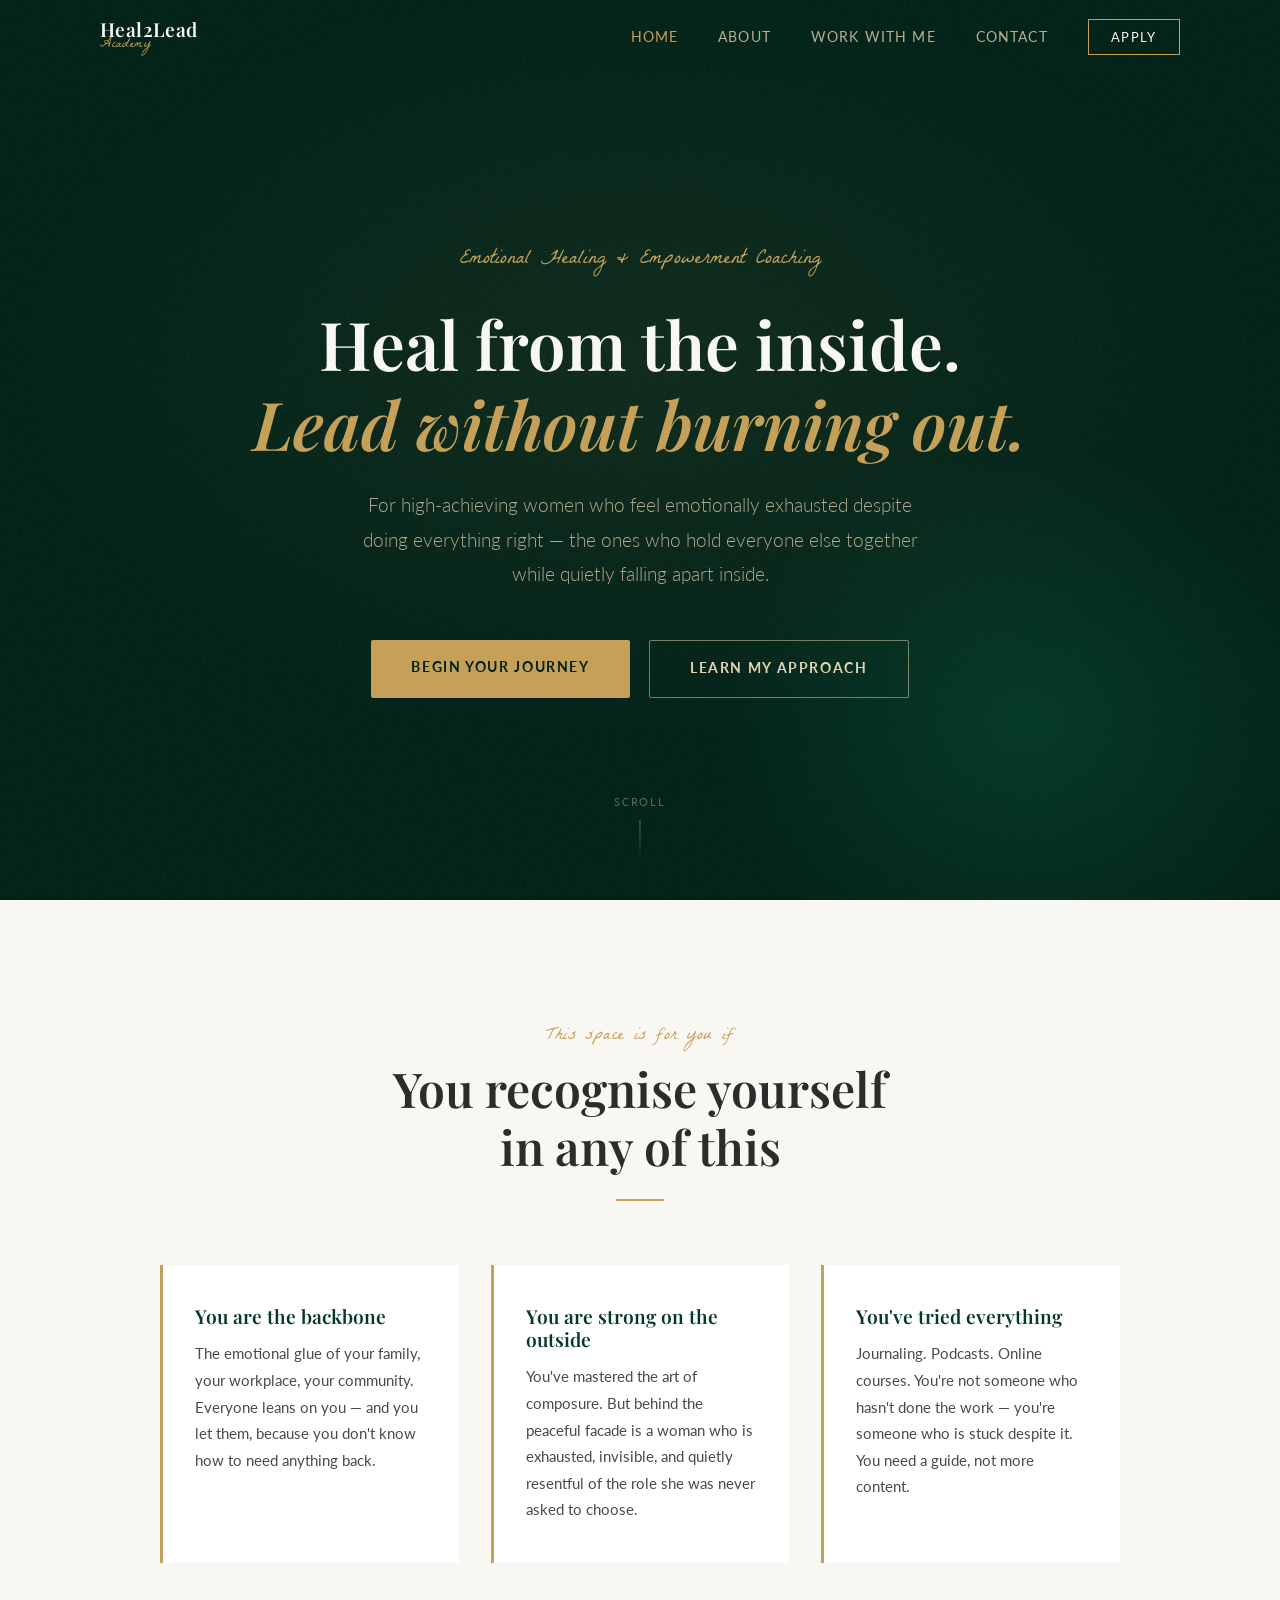
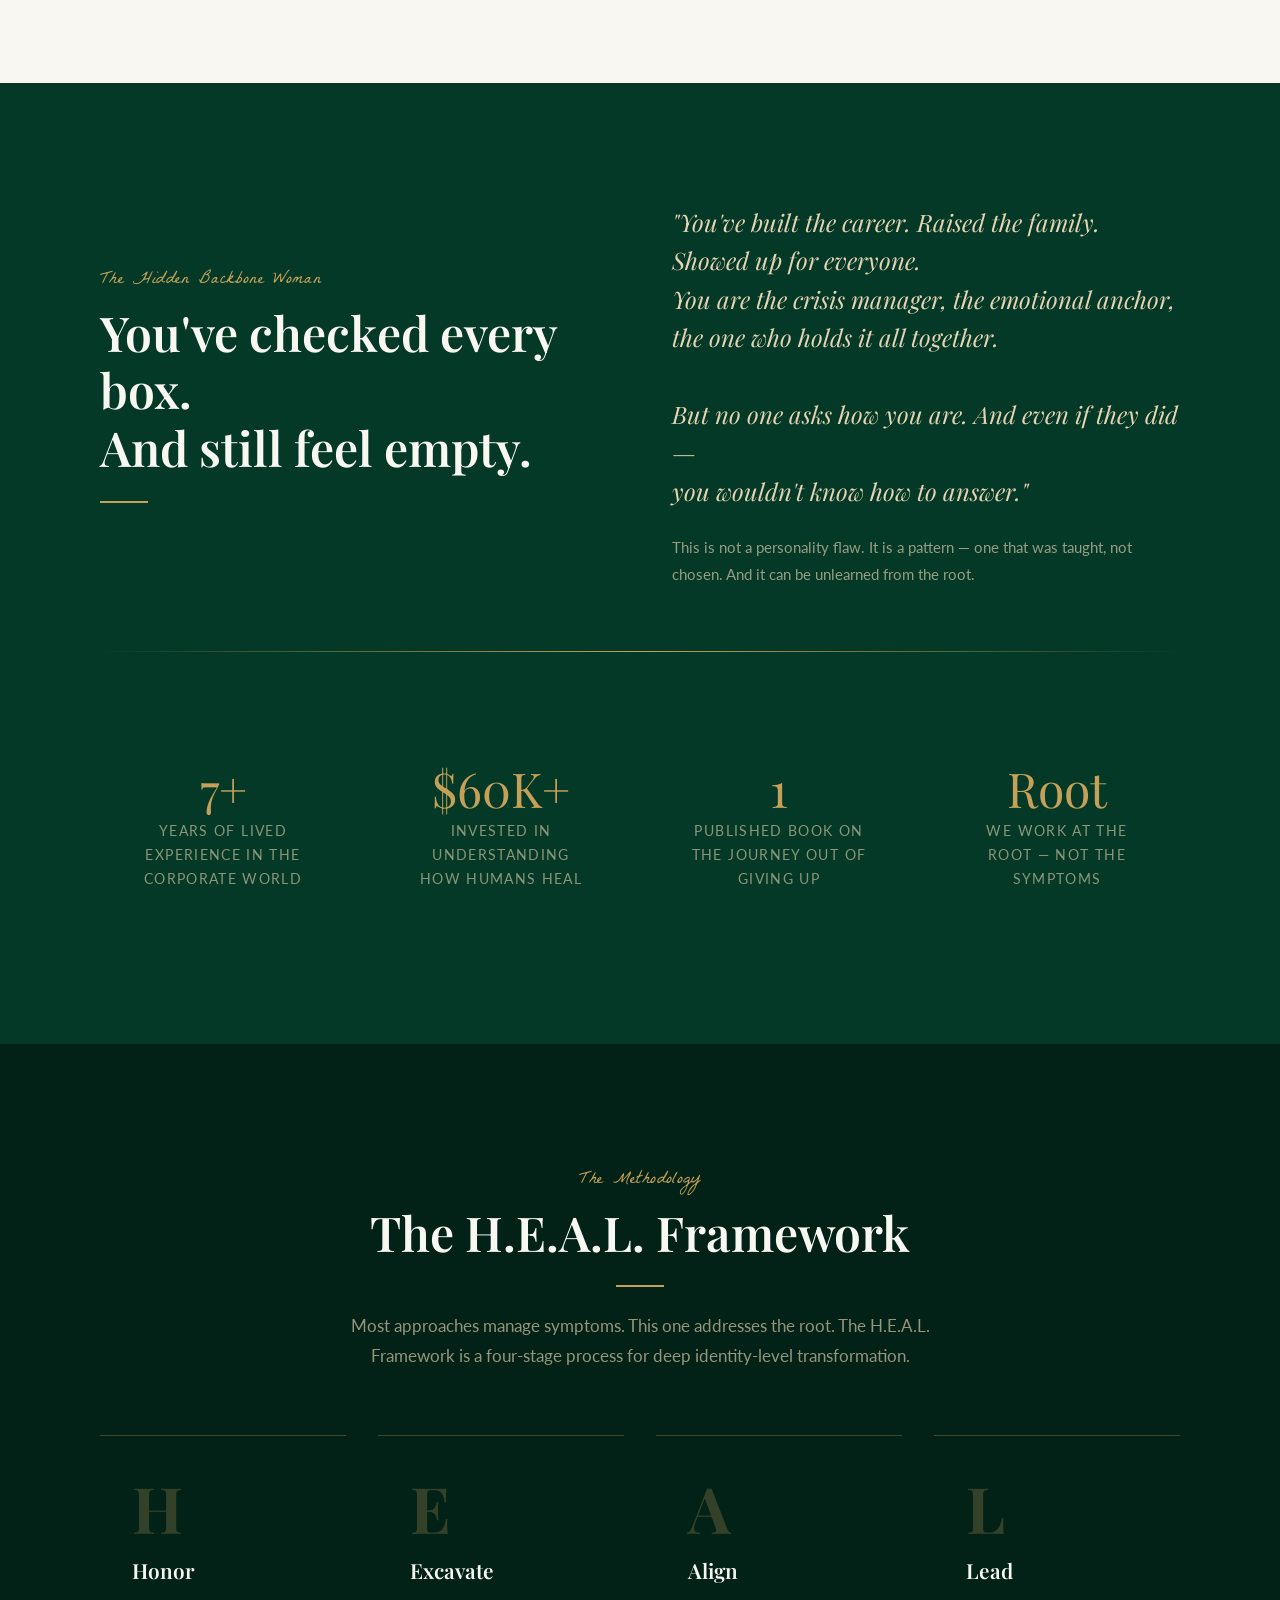
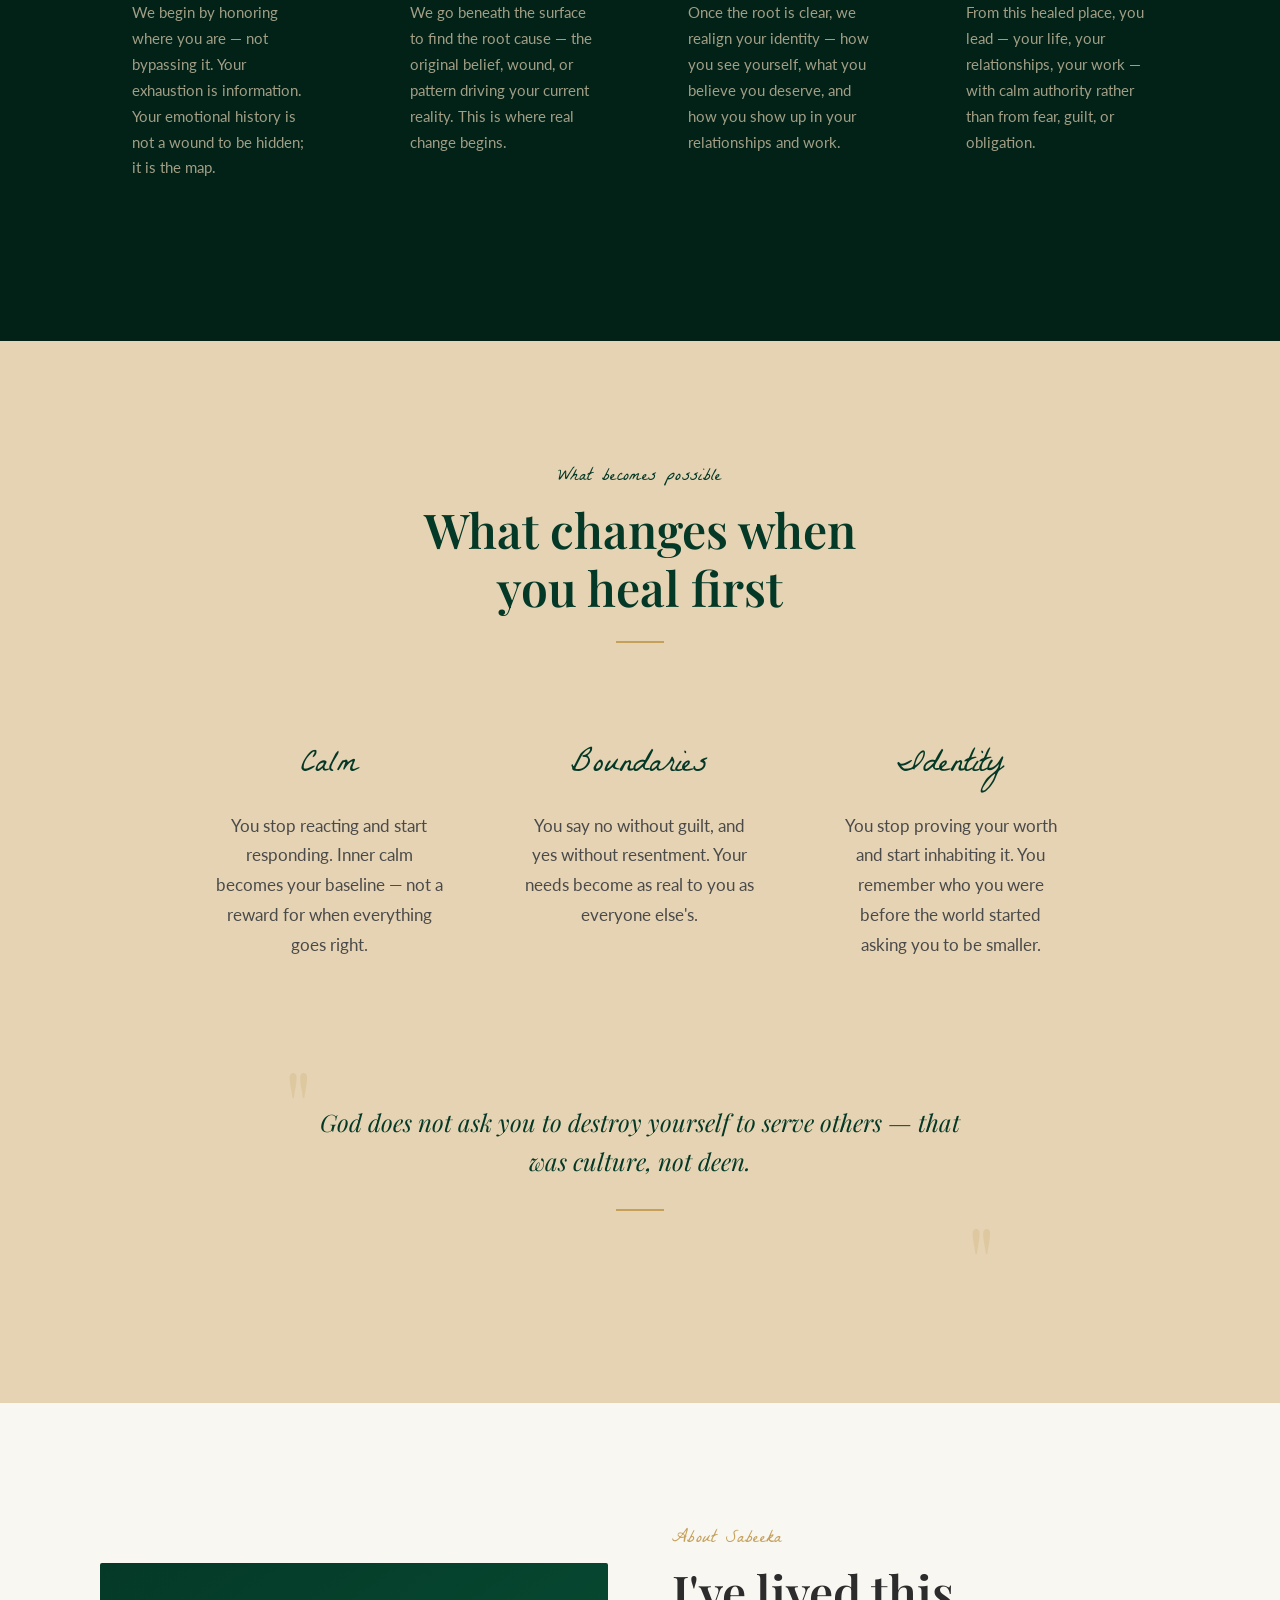
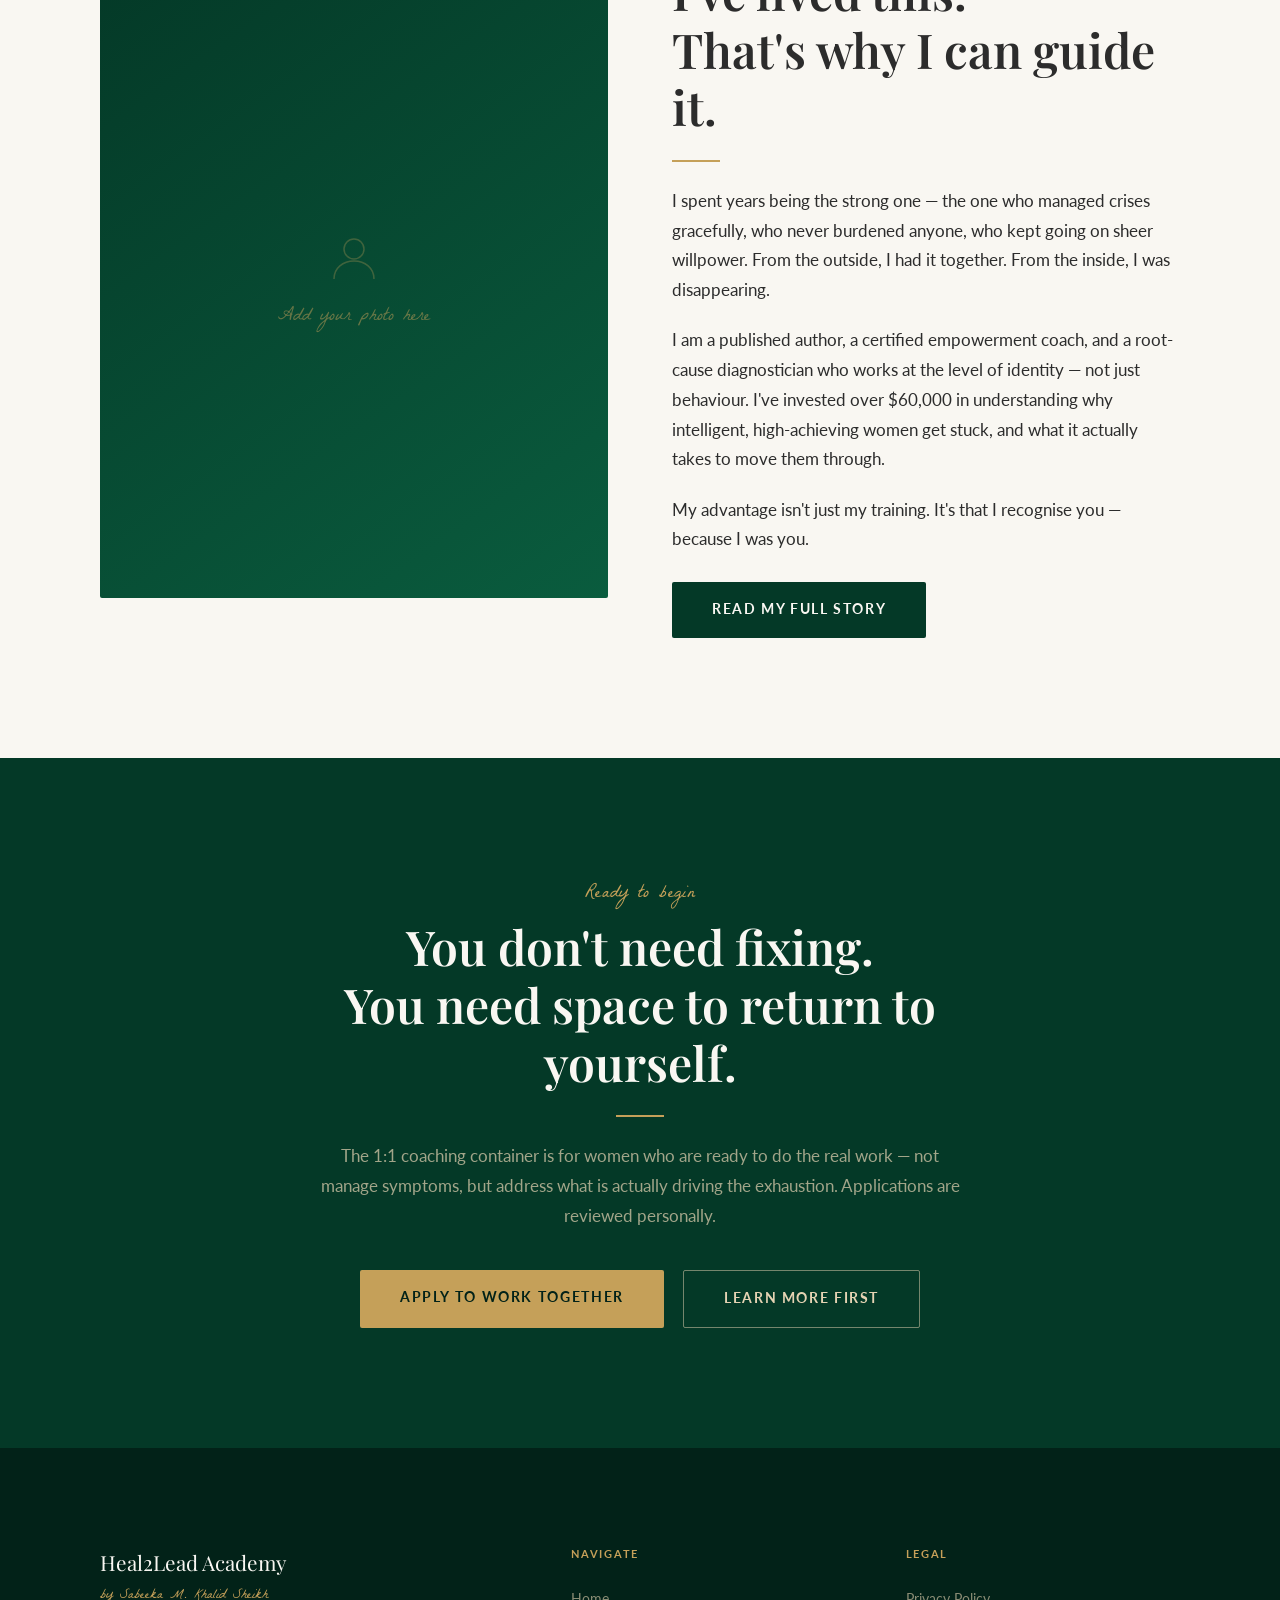
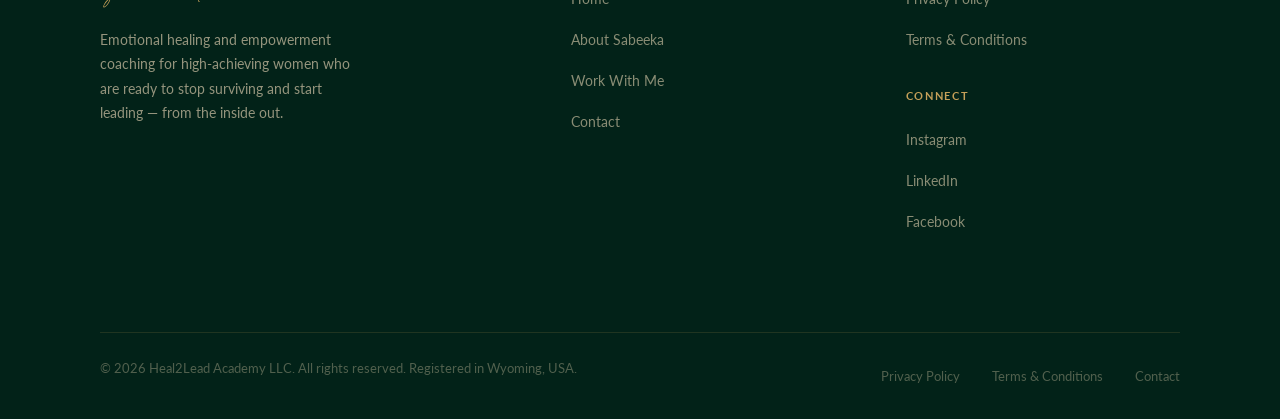
==== index.html @ 6beb3a50 "Initial commit - Heal2Lead Academy website" ====
<!DOCTYPE html>
<html lang="en">
<head>
  <meta charset="UTF-8">
  <meta name="viewport" content="width=device-width, initial-scale=1.0">
  <meta name="description" content="Emotional Healing & Empowerment Coaching for high-achieving women who feel exhausted despite doing everything right. Rooted in the H.E.A.L. Framework.">
  <meta name="author" content="Sabeeka M. Khalid Sheikh">
  <meta property="og:title" content="Heal2Lead Academy — Emotional Healing for High-Achieving Women">
  <meta property="og:description" content="Heal from the inside. Lead without burning out. Coaching for the woman who holds everyone else together — and has forgotten herself.">
  <meta property="og:type" content="website">
  <meta property="og:url" content="https://heal2lead.academy">
  <title>Heal2Lead Academy — Emotional Healing & Leadership for High-Achieving Women</title>
  <link rel="stylesheet" href="styles.css">
</head>
<body>

<!-- ══════════════════ NAV ══════════════════ -->
<nav class="nav" id="navbar">
  <div class="container">
    <div class="nav__inner">
      <a href="index.html" class="nav__logo">
        <span class="nav__logo-main">Heal2Lead</span>
        <span class="nav__logo-sub">Academy</span>
      </a>
      <ul class="nav__links" id="navLinks">
        <li><a href="index.html" class="active">Home</a></li>
        <li><a href="about.html">About</a></li>
        <li><a href="work-with-me.html">Work With Me</a></li>
        <li><a href="contact.html">Contact</a></li>
        <li><a href="work-with-me.html#apply" class="nav__cta">Apply</a></li>
      </ul>
      <div class="nav__mobile-toggle" id="mobileToggle" aria-label="Toggle menu">
        <span></span><span></span><span></span>
      </div>
    </div>
  </div>
</nav>

<!-- ══════════════════ HERO ══════════════════ -->
<section class="hero">
  <div class="container">
    <div class="hero__content">
      <span class="hero__eyebrow">Emotional Healing &amp; Empowerment Coaching</span>
      <h1>Heal from the inside.<br><em>Lead without burning out.</em></h1>
      <p class="hero__sub">
        For high-achieving women who feel emotionally exhausted despite doing everything right —
        the ones who hold everyone else together while quietly falling apart inside.
      </p>
      <div class="hero__actions">
        <a href="work-with-me.html#apply" class="btn btn--gold">Begin Your Journey</a>
        <a href="about.html" class="btn btn--outline-cream">Learn My Approach</a>
      </div>
    </div>
  </div>
  <div class="hero__scroll">
    <span>Scroll</span>
    <div class="hero__scroll-line"></div>
  </div>
</section>

<!-- ══════════════════ IS THIS YOU ══════════════════ -->
<section class="section bg-ivory">
  <div class="container">
    <div class="text-center" style="max-width: 640px; margin: 0 auto 4rem;">
      <span class="eyebrow reveal">This space is for you if</span>
      <h2 class="reveal reveal-delay-1">You recognise yourself<br>in any of this</h2>
      <div class="divider divider--center reveal reveal-delay-2"></div>
    </div>

    <div class="grid-3" style="max-width: 960px; margin: 0 auto;">
      <div class="transform-card reveal">
        <h3>You are the backbone</h3>
        <p>The emotional glue of your family, your workplace, your community. Everyone leans on you — and you let them, because you don't know how to need anything back.</p>
      </div>
      <div class="transform-card reveal reveal-delay-1">
        <h3>You are strong on the outside</h3>
        <p>You've mastered the art of composure. But behind the peaceful facade is a woman who is exhausted, invisible, and quietly resentful of the role she was never asked to choose.</p>
      </div>
      <div class="transform-card reveal reveal-delay-2">
        <h3>You've tried everything</h3>
        <p>Journaling. Podcasts. Online courses. You're not someone who hasn't done the work — you're someone who is stuck despite it. You need a guide, not more content.</p>
      </div>
    </div>
  </div>
</section>

<!-- ══════════════════ THE MIRROR ══════════════════ -->
<section class="section bg-green">
  <div class="container">
    <div class="grid-2">
      <div class="reveal">
        <span class="eyebrow text-gold">The Hidden Backbone Woman</span>
        <h2 style="color: var(--ivory); margin-bottom: 1.5rem;">You've checked every box.<br>And still feel empty.</h2>
        <div class="divider"></div>
      </div>
      <div class="reveal reveal-delay-2">
        <p class="italic-quote text-cream" style="margin-bottom: 1.5rem;">
          "You've built the career. Raised the family. Showed up for everyone.<br>
          You are the crisis manager, the emotional anchor, the one who holds it all together.<br><br>
          But no one asks how <em>you</em> are. And even if they did —<br>
          you wouldn't know how to answer."
        </p>
        <p style="color: rgba(229,211,179,0.65); font-size: 0.95rem; margin-bottom: 0;">
          This is not a personality flaw. It is a pattern — one that was taught, not chosen.
          And it can be unlearned from the root.
        </p>
      </div>
    </div>
    <div class="gold-line" style="margin-top: 4rem;"></div>
    <div class="grid-4" style="margin-top: 0; padding-top: 3rem;">
      <div class="stat-block reveal">
        <div class="stat-block__number">7+</div>
        <div class="stat-block__label">Years of lived experience in the corporate world</div>
      </div>
      <div class="stat-block reveal reveal-delay-1">
        <div class="stat-block__number">$60K+</div>
        <div class="stat-block__label">Invested in understanding how humans heal</div>
      </div>
      <div class="stat-block reveal reveal-delay-2">
        <div class="stat-block__number">1</div>
        <div class="stat-block__label">Published book on the journey out of giving up</div>
      </div>
      <div class="stat-block reveal reveal-delay-3">
        <div class="stat-block__number">Root</div>
        <div class="stat-block__label">We work at the root — not the symptoms</div>
      </div>
    </div>
  </div>
</section>

<!-- ══════════════════ HEAL FRAMEWORK ══════════════════ -->
<section class="section bg-green-deep">
  <div class="container">
    <div class="text-center" style="max-width: 640px; margin: 0 auto 4rem;">
      <span class="eyebrow reveal">The Methodology</span>
      <h2 style="color: var(--ivory);" class="reveal reveal-delay-1">The H.E.A.L. Framework</h2>
      <div class="divider divider--center reveal reveal-delay-2"></div>
      <p class="reveal reveal-delay-3" style="color: rgba(229,211,179,0.65);">
        Most approaches manage symptoms. This one addresses the root.
        The H.E.A.L. Framework is a four-stage process for deep identity-level transformation.
      </p>
    </div>
    <div class="grid-4">
      <div class="pillar reveal">
        <div class="pillar__letter">H</div>
        <div class="pillar__title">Honor</div>
        <p class="pillar__text">We begin by honoring where you are — not bypassing it. Your exhaustion is information. Your emotional history is not a wound to be hidden; it is the map.</p>
      </div>
      <div class="pillar reveal reveal-delay-1">
        <div class="pillar__letter">E</div>
        <div class="pillar__title">Excavate</div>
        <p class="pillar__text">We go beneath the surface to find the root cause — the original belief, wound, or pattern driving your current reality. This is where real change begins.</p>
      </div>
      <div class="pillar reveal reveal-delay-2">
        <div class="pillar__letter">A</div>
        <div class="pillar__title">Align</div>
        <p class="pillar__text">Once the root is clear, we realign your identity — how you see yourself, what you believe you deserve, and how you show up in your relationships and work.</p>
      </div>
      <div class="pillar reveal reveal-delay-3">
        <div class="pillar__letter">L</div>
        <div class="pillar__title">Lead</div>
        <p class="pillar__text">From this healed place, you lead — your life, your relationships, your work — with calm authority rather than from fear, guilt, or obligation.</p>
      </div>
    </div>
  </div>
</section>

<!-- ══════════════════ TRANSFORMATION ══════════════════ -->
<section class="section bg-cream">
  <div class="container">
    <div class="text-center" style="max-width: 640px; margin: 0 auto 4rem;">
      <span class="eyebrow reveal" style="color: var(--green);">What becomes possible</span>
      <h2 class="reveal reveal-delay-1" style="color: var(--green);">What changes when<br>you heal first</h2>
      <div class="divider divider--center reveal reveal-delay-2"></div>
    </div>
    <div class="grid-3" style="max-width: 900px; margin: 0 auto;">
      <div class="reveal" style="text-align: center; padding: 2rem 1.5rem;">
        <div style="font-family: var(--font-accent); font-size: 2rem; color: var(--green); margin-bottom: 1rem;">Calm</div>
        <p style="color: var(--charcoal-mid);">You stop reacting and start responding. Inner calm becomes your baseline — not a reward for when everything goes right.</p>
      </div>
      <div class="reveal reveal-delay-1" style="text-align: center; padding: 2rem 1.5rem;">
        <div style="font-family: var(--font-accent); font-size: 2rem; color: var(--green); margin-bottom: 1rem;">Boundaries</div>
        <p style="color: var(--charcoal-mid);">You say no without guilt, and yes without resentment. Your needs become as real to you as everyone else's.</p>
      </div>
      <div class="reveal reveal-delay-2" style="text-align: center; padding: 2rem 1.5rem;">
        <div style="font-family: var(--font-accent); font-size: 2rem; color: var(--green); margin-bottom: 1rem;">Identity</div>
        <p style="color: var(--charcoal-mid);">You stop proving your worth and start inhabiting it. You remember who you were before the world started asking you to be smaller.</p>
      </div>
    </div>

    <div class="quote-block reveal" style="margin-top: 4rem;">
      <p class="italic-quote" style="color: var(--green);">
        God does not ask you to destroy yourself to serve others —
        that was culture, not deen.
      </p>
      <div class="divider divider--center" style="margin-top: 1.5rem;"></div>
    </div>
  </div>
</section>

<!-- ══════════════════ ABOUT TEASER ══════════════════ -->
<section class="section bg-ivory">
  <div class="container">
    <div class="grid-2">
      <div class="about-photo reveal">
        <div class="about-photo-placeholder">
          <svg width="60" height="60" viewBox="0 0 60 60" fill="none" style="opacity:0.3;">
            <circle cx="30" cy="22" r="10" stroke="#c5a059" stroke-width="1.5"/>
            <path d="M10 52c0-11 9-18 20-18s20 7 20 18" stroke="#c5a059" stroke-width="1.5" fill="none"/>
          </svg>
          <span>Add your photo here</span>
        </div>
      </div>
      <div class="reveal reveal-delay-2">
        <span class="eyebrow">About Sabeeka</span>
        <h2 style="margin-bottom: 1.5rem;">I've lived this.<br>That's why I can guide it.</h2>
        <div class="divider"></div>
        <p style="margin-top: 1.5rem;">
          I spent years being the strong one — the one who managed crises gracefully, who never
          burdened anyone, who kept going on sheer willpower. From the outside, I had it together.
          From the inside, I was disappearing.
        </p>
        <p>
          I am a published author, a certified empowerment coach, and a root-cause diagnostician
          who works at the level of identity — not just behaviour. I've invested over $60,000 in
          understanding why intelligent, high-achieving women get stuck, and what it actually takes
          to move them through.
        </p>
        <p>
          My advantage isn't just my training. It's that I recognise you — because I was you.
        </p>
        <a href="about.html" class="btn btn--green" style="margin-top: 0.5rem;">Read My Full Story</a>
      </div>
    </div>
  </div>
</section>

<!-- ══════════════════ FINAL CTA ══════════════════ -->
<section class="section bg-green" id="apply" style="text-align: center;">
  <div class="container">
    <div style="max-width: 640px; margin: 0 auto;">
      <span class="eyebrow reveal">Ready to begin</span>
      <h2 style="color: var(--ivory); margin-bottom: 1.5rem;" class="reveal reveal-delay-1">
        You don't need fixing.<br>You need space to return to yourself.
      </h2>
      <div class="divider divider--center reveal reveal-delay-2"></div>
      <p class="reveal reveal-delay-3" style="color: rgba(229,211,179,0.7); margin: 1.5rem 0 2.5rem;">
        The 1:1 coaching container is for women who are ready to do the real work — not manage
        symptoms, but address what is actually driving the exhaustion. Applications are reviewed personally.
      </p>
      <div class="reveal reveal-delay-4" style="display: flex; gap: 1.2rem; justify-content: center; flex-wrap: wrap;">
        <a href="work-with-me.html#apply" class="btn btn--gold">Apply to Work Together</a>
        <a href="work-with-me.html" class="btn btn--outline-cream">Learn More First</a>
      </div>
    </div>
  </div>
</section>

<!-- ══════════════════ FOOTER ══════════════════ -->
<footer>
  <div class="container">
    <div class="footer__grid">
      <div>
        <span class="footer__brand-name">Heal2Lead Academy</span>
        <span class="footer__brand-sub">by Sabeeka M. Khalid Sheikh</span>
        <p class="footer__tagline">
          Emotional healing and empowerment coaching for high-achieving women who are ready
          to stop surviving and start leading — from the inside out.
        </p>
      </div>
      <div>
        <div class="footer__heading">Navigate</div>
        <ul class="footer__links">
          <li><a href="index.html">Home</a></li>
          <li><a href="about.html">About Sabeeka</a></li>
          <li><a href="work-with-me.html">Work With Me</a></li>
          <li><a href="contact.html">Contact</a></li>
        </ul>
      </div>
      <div>
        <div class="footer__heading">Legal</div>
        <ul class="footer__links">
          <li><a href="privacy-policy.html">Privacy Policy</a></li>
          <li><a href="terms.html">Terms &amp; Conditions</a></li>
        </ul>
        <div class="footer__heading" style="margin-top: 2rem;">Connect</div>
        <ul class="footer__links">
          <li><a href="https://www.instagram.com/sabeekasheikh" target="_blank" rel="noopener">Instagram</a></li>
          <li><a href="https://www.linkedin.com/in/sabeekasheikh" target="_blank" rel="noopener">LinkedIn</a></li>
          <li><a href="https://www.facebook.com/sabeekasheikh" target="_blank" rel="noopener">Facebook</a></li>
        </ul>
      </div>
    </div>
    <div class="footer__bottom">
      <p class="footer__legal">© 2026 Heal2Lead Academy LLC. All rights reserved. Registered in Wyoming, USA.</p>
      <div class="footer__legal-links">
        <a href="privacy-policy.html">Privacy Policy</a>
        <a href="terms.html">Terms &amp; Conditions</a>
        <a href="contact.html">Contact</a>
      </div>
    </div>
  </div>
</footer>

<script>
  // Scroll nav
  const navbar = document.getElementById('navbar');
  window.addEventListener('scroll', () => {
    navbar.classList.toggle('scrolled', window.scrollY > 60);
  });

  // Mobile menu
  const toggle = document.getElementById('mobileToggle');
  const navLinks = document.getElementById('navLinks');
  toggle.addEventListener('click', () => navLinks.classList.toggle('open'));

  // Scroll reveal
  const reveals = document.querySelectorAll('.reveal');
  const observer = new IntersectionObserver((entries) => {
    entries.forEach(e => { if (e.isIntersecting) e.target.classList.add('visible'); });
  }, { threshold: 0.15 });
  reveals.forEach(r => observer.observe(r));
</script>
</body>
</html>
---- styles.css ----
@import url('https://fonts.googleapis.com/css2?family=Playfair+Display:ital,wght@0,400;0,500;0,600;0,700;1,400;1,500&family=Lato:wght@300;400;700&family=La+Belle+Aurore&display=swap');

/* ═══════════════════════════════════════════
   DESIGN TOKENS
═══════════════════════════════════════════ */
:root {
  --green:        #043927;
  --green-deep:   #022218;
  --green-mid:    #0a5c3e;
  --gold:         #c5a059;
  --gold-light:   #d4b87a;
  --cream:        #e5d3b3;
  --rose:         #a87b7b;
  --ivory:        #f9f7f2;
  --charcoal:     #2c2c2c;
  --charcoal-mid: #4a4a4a;
  --charcoal-light:#7a7a7a;
  --white:        #ffffff;

  --font-display: 'Playfair Display', Georgia, serif;
  --font-body:    'Lato', sans-serif;
  --font-accent:  'La Belle Aurore', cursive;

  --max-w:  1200px;
  --pad-xl: clamp(80px, 10vw, 120px);
  --pad-lg: clamp(60px, 8vw, 96px);
  --pad-md: clamp(40px, 5vw, 64px);
  --pad-sm: clamp(20px, 3vw, 32px);

  --radius: 2px;
  --transition: all 0.35s cubic-bezier(0.4, 0, 0.2, 1);
}

/* ═══════════════════════════════════════════
   RESET & BASE
═══════════════════════════════════════════ */
*, *::before, *::after { margin: 0; padding: 0; box-sizing: border-box; }

html { scroll-behavior: smooth; }

body {
  font-family: var(--font-body);
  font-size: 17px;
  line-height: 1.75;
  color: var(--charcoal);
  background: var(--ivory);
  -webkit-font-smoothing: antialiased;
  overflow-x: hidden;
}

img { display: block; max-width: 100%; }
a { text-decoration: none; color: inherit; }

/* ═══════════════════════════════════════════
   TYPOGRAPHY
═══════════════════════════════════════════ */
.eyebrow {
  font-family: var(--font-accent);
  font-size: 1.15rem;
  color: var(--gold);
  letter-spacing: 0.02em;
  display: block;
  margin-bottom: 0.5rem;
}

h1, h2, h3, h4 {
  font-family: var(--font-display);
  line-height: 1.2;
  font-weight: 600;
}

h1 { font-size: clamp(2.4rem, 5.5vw, 4.2rem); }
h2 { font-size: clamp(1.9rem, 3.8vw, 3rem); }
h3 { font-size: clamp(1.3rem, 2.5vw, 1.75rem); }
h4 { font-size: 1.1rem; font-weight: 700; letter-spacing: 0.08em; text-transform: uppercase; }

p { margin-bottom: 1.2em; }
p:last-child { margin-bottom: 0; }

.lead {
  font-size: clamp(1.05rem, 1.8vw, 1.25rem);
  font-weight: 300;
  line-height: 1.85;
  color: var(--charcoal-mid);
}

.italic-quote {
  font-family: var(--font-display);
  font-style: italic;
  font-size: clamp(1.15rem, 2.2vw, 1.5rem);
  line-height: 1.6;
  color: var(--charcoal);
}

/* ═══════════════════════════════════════════
   LAYOUT UTILITIES
═══════════════════════════════════════════ */
.container {
  max-width: var(--max-w);
  margin: 0 auto;
  padding: 0 clamp(20px, 5vw, 60px);
}

.section { padding: var(--pad-xl) 0; }
.section--md { padding: var(--pad-lg) 0; }
.section--sm { padding: var(--pad-md) 0; }

.text-center { text-align: center; }
.text-gold { color: var(--gold); }
.text-green { color: var(--green); }
.text-cream { color: var(--cream); }

.divider {
  width: 48px;
  height: 2px;
  background: var(--gold);
  margin: 1.5rem 0;
}
.divider--center { margin: 1.5rem auto; }

.grid-2 { display: grid; grid-template-columns: 1fr 1fr; gap: clamp(40px, 5vw, 80px); align-items: center; }
.grid-3 { display: grid; grid-template-columns: repeat(3, 1fr); gap: 2rem; }
.grid-4 { display: grid; grid-template-columns: repeat(4, 1fr); gap: 2rem; }

/* ═══════════════════════════════════════════
   NAVIGATION
═══════════════════════════════════════════ */
.nav {
  position: fixed;
  top: 0;
  left: 0;
  right: 0;
  z-index: 100;
  padding: 1.25rem 0;
  transition: var(--transition);
}

.nav.scrolled {
  background: rgba(4, 57, 39, 0.97);
  backdrop-filter: blur(10px);
  padding: 0.9rem 0;
  box-shadow: 0 2px 30px rgba(0,0,0,0.2);
}

.nav__inner {
  display: flex;
  align-items: center;
  justify-content: space-between;
}

.nav__logo {
  display: flex;
  flex-direction: column;
  line-height: 1;
}

.nav__logo-main {
  font-family: var(--font-display);
  font-size: 1.2rem;
  font-weight: 600;
  color: var(--ivory);
  letter-spacing: 0.02em;
}

.nav__logo-sub {
  font-family: var(--font-accent);
  font-size: 0.8rem;
  color: var(--gold);
  letter-spacing: 0.05em;
}

.nav__links {
  display: flex;
  align-items: center;
  gap: 2.5rem;
  list-style: none;
}

.nav__links a {
  font-size: 0.9rem;
  font-weight: 400;
  letter-spacing: 0.08em;
  text-transform: uppercase;
  color: rgba(229, 211, 179, 0.8);
  transition: var(--transition);
}

.nav__links a:hover,
.nav__links a.active {
  color: var(--gold);
}

.nav__cta {
  font-size: 0.8rem !important;
  letter-spacing: 0.1em !important;
  color: var(--ivory) !important;
  border: 1px solid var(--gold);
  padding: 0.55rem 1.4rem;
  transition: var(--transition) !important;
}

.nav__cta:hover {
  background: var(--gold) !important;
  color: var(--green) !important;
}

.nav__mobile-toggle {
  display: none;
  flex-direction: column;
  gap: 5px;
  cursor: pointer;
  padding: 4px;
}

.nav__mobile-toggle span {
  display: block;
  width: 24px;
  height: 1.5px;
  background: var(--cream);
  transition: var(--transition);
}

/* ═══════════════════════════════════════════
   BUTTONS
═══════════════════════════════════════════ */
.btn {
  display: inline-block;
  font-family: var(--font-body);
  font-size: 0.85rem;
  font-weight: 700;
  letter-spacing: 0.12em;
  text-transform: uppercase;
  padding: 1rem 2.5rem;
  cursor: pointer;
  border: none;
  transition: var(--transition);
  border-radius: var(--radius);
}

.btn--gold {
  background: var(--gold);
  color: var(--green-deep);
}
.btn--gold:hover {
  background: var(--gold-light);
  transform: translateY(-2px);
  box-shadow: 0 8px 30px rgba(197, 160, 89, 0.35);
}

.btn--outline-gold {
  background: transparent;
  color: var(--gold);
  border: 1px solid var(--gold);
}
.btn--outline-gold:hover {
  background: var(--gold);
  color: var(--green-deep);
  transform: translateY(-2px);
}

.btn--outline-cream {
  background: transparent;
  color: var(--cream);
  border: 1px solid rgba(229, 211, 179, 0.5);
}
.btn--outline-cream:hover {
  background: rgba(229, 211, 179, 0.1);
  border-color: var(--cream);
}

.btn--green {
  background: var(--green);
  color: var(--ivory);
}
.btn--green:hover {
  background: var(--green-mid);
  transform: translateY(-2px);
  box-shadow: 0 8px 30px rgba(4, 57, 39, 0.3);
}

/* ═══════════════════════════════════════════
   HERO
═══════════════════════════════════════════ */
.hero {
  min-height: 100vh;
  background: var(--green-deep);
  display: flex;
  align-items: center;
  justify-content: center;
  text-align: center;
  position: relative;
  overflow: hidden;
  padding: 120px 0 80px;
}

.hero::before {
  content: '';
  position: absolute;
  inset: 0;
  background:
    radial-gradient(ellipse 70% 60% at 50% 40%, rgba(197, 160, 89, 0.07) 0%, transparent 70%),
    radial-gradient(ellipse 40% 50% at 80% 80%, rgba(10, 92, 62, 0.4) 0%, transparent 60%);
  pointer-events: none;
}

.hero::after {
  content: '';
  position: absolute;
  inset: 0;
  background-image: url("data:image/svg+xml,%3Csvg viewBox='0 0 256 256' xmlns='http://www.w3.org/2000/svg'%3E%3Cfilter id='noise'%3E%3CfeTurbulence type='fractalNoise' baseFrequency='0.9' numOctaves='4' stitchTiles='stitch'/%3E%3C/filter%3E%3Crect width='100%25' height='100%25' filter='url(%23noise)' opacity='1'/%3E%3C/svg%3E");
  opacity: 0.03;
  pointer-events: none;
}

.hero__content { position: relative; z-index: 1; }

.hero__eyebrow {
  font-family: var(--font-accent);
  font-size: 1.3rem;
  color: var(--gold);
  display: block;
  margin-bottom: 1.5rem;
  opacity: 0;
  animation: fadeUp 1s ease 0.3s forwards;
}

.hero h1 {
  color: var(--ivory);
  max-width: 800px;
  margin: 0 auto 1.5rem;
  opacity: 0;
  animation: fadeUp 1s ease 0.5s forwards;
}

.hero h1 em {
  font-style: italic;
  color: var(--gold);
}

.hero__sub {
  font-size: clamp(1rem, 1.8vw, 1.2rem);
  color: rgba(229, 211, 179, 0.75);
  max-width: 560px;
  margin: 0 auto 3rem;
  font-weight: 300;
  line-height: 1.8;
  opacity: 0;
  animation: fadeUp 1s ease 0.7s forwards;
}

.hero__actions {
  display: flex;
  gap: 1.2rem;
  justify-content: center;
  flex-wrap: wrap;
  opacity: 0;
  animation: fadeUp 1s ease 0.9s forwards;
}

.hero__scroll {
  position: absolute;
  bottom: 2.5rem;
  left: 50%;
  transform: translateX(-50%);
  display: flex;
  flex-direction: column;
  align-items: center;
  gap: 0.5rem;
  opacity: 0;
  animation: fadeIn 1s ease 1.5s forwards;
}

.hero__scroll span {
  font-size: 0.7rem;
  letter-spacing: 0.15em;
  text-transform: uppercase;
  color: rgba(229, 211, 179, 0.4);
}

.hero__scroll-line {
  width: 1px;
  height: 40px;
  background: linear-gradient(to bottom, rgba(197, 160, 89, 0.6), transparent);
  animation: scrollPulse 2s ease-in-out infinite;
}

/* Page hero (smaller, for inner pages) */
.page-hero {
  padding: 140px 0 80px;
  background: var(--green);
  text-align: center;
  position: relative;
  overflow: hidden;
}

.page-hero::before {
  content: '';
  position: absolute;
  inset: 0;
  background: radial-gradient(ellipse 60% 80% at 50% 50%, rgba(197, 160, 89, 0.06) 0%, transparent 70%);
}

.page-hero__content { position: relative; z-index: 1; }
.page-hero h1 { color: var(--ivory); margin-bottom: 1rem; }
.page-hero .lead { color: rgba(229, 211, 179, 0.75); max-width: 560px; margin: 0 auto; }

/* ═══════════════════════════════════════════
   SECTION BACKGROUNDS
═══════════════════════════════════════════ */
.bg-ivory   { background: var(--ivory); }
.bg-green   { background: var(--green); }
.bg-green-deep { background: var(--green-deep); }
.bg-cream   { background: var(--cream); }
.bg-charcoal { background: var(--charcoal); }

/* ═══════════════════════════════════════════
   FEATURE LIST (checkmarks)
═══════════════════════════════════════════ */
.feature-list {
  list-style: none;
  display: flex;
  flex-direction: column;
  gap: 1rem;
}

.feature-list li {
  display: flex;
  align-items: flex-start;
  gap: 1rem;
  font-size: 1.05rem;
  line-height: 1.65;
}

.feature-list li::before {
  content: '◆';
  color: var(--gold);
  font-size: 0.5rem;
  margin-top: 0.65rem;
  flex-shrink: 0;
}

/* ═══════════════════════════════════════════
   HEAL PILLARS
═══════════════════════════════════════════ */
.pillar {
  padding: 2.5rem 2rem;
  border-top: 1px solid rgba(197, 160, 89, 0.3);
  position: relative;
}

.pillar__letter {
  font-family: var(--font-display);
  font-size: 4rem;
  font-weight: 700;
  color: rgba(197, 160, 89, 0.25);
  line-height: 1;
  margin-bottom: 0.75rem;
}

.pillar__title {
  font-family: var(--font-display);
  font-size: 1.3rem;
  font-weight: 600;
  color: var(--ivory);
  margin-bottom: 0.75rem;
}

.pillar__text {
  font-size: 0.95rem;
  color: rgba(229, 211, 179, 0.7);
  line-height: 1.7;
  margin-bottom: 0;
}

/* ═══════════════════════════════════════════
   TRANSFORMATION CARDS
═══════════════════════════════════════════ */
.transform-card {
  padding: 2.5rem 2rem;
  background: var(--white);
  border-left: 3px solid var(--gold);
  transition: var(--transition);
}

.transform-card:hover {
  transform: translateY(-4px);
  box-shadow: 0 12px 40px rgba(4, 57, 39, 0.1);
}

.transform-card h3 {
  color: var(--green);
  margin-bottom: 0.75rem;
  font-size: 1.2rem;
}

.transform-card p {
  font-size: 0.95rem;
  color: var(--charcoal-mid);
  margin-bottom: 0;
}

/* ═══════════════════════════════════════════
   QUOTE BLOCK
═══════════════════════════════════════════ */
.quote-block {
  position: relative;
  padding: 3rem 3.5rem;
  max-width: 760px;
  margin: 0 auto;
  text-align: center;
}

.quote-block::before,
.quote-block::after {
  content: '"';
  font-family: var(--font-display);
  font-size: 6rem;
  color: var(--gold);
  opacity: 0.2;
  position: absolute;
  line-height: 1;
}

.quote-block::before { top: 0; left: 1.5rem; }
.quote-block::after { content: '"'; bottom: -1.5rem; right: 1.5rem; }

/* ═══════════════════════════════════════════
   ABOUT TEASER
═══════════════════════════════════════════ */
.about-photo {
  width: 100%;
  aspect-ratio: 4/5;
  background: var(--green-mid);
  position: relative;
  overflow: hidden;
  border-radius: var(--radius);
}

.about-photo-placeholder {
  width: 100%;
  height: 100%;
  display: flex;
  align-items: center;
  justify-content: center;
  background: linear-gradient(145deg, var(--green) 0%, var(--green-mid) 100%);
  flex-direction: column;
  gap: 1rem;
  color: rgba(229, 211, 179, 0.4);
}

.about-photo-placeholder span {
  font-family: var(--font-accent);
  font-size: 1.1rem;
  color: rgba(197, 160, 89, 0.5);
}

/* ═══════════════════════════════════════════
   FORM STYLES
═══════════════════════════════════════════ */
.form-group {
  margin-bottom: 1.5rem;
}

.form-group label {
  display: block;
  font-size: 0.8rem;
  font-weight: 700;
  letter-spacing: 0.1em;
  text-transform: uppercase;
  color: var(--charcoal-mid);
  margin-bottom: 0.5rem;
}

.form-group input,
.form-group textarea,
.form-group select {
  width: 100%;
  padding: 0.9rem 1.2rem;
  background: var(--white);
  border: 1px solid var(--cream);
  border-radius: var(--radius);
  font-family: var(--font-body);
  font-size: 0.95rem;
  color: var(--charcoal);
  transition: var(--transition);
  outline: none;
}

.form-group input:focus,
.form-group textarea:focus,
.form-group select:focus {
  border-color: var(--gold);
  box-shadow: 0 0 0 3px rgba(197, 160, 89, 0.1);
}

.form-group textarea { resize: vertical; min-height: 140px; }

/* ═══════════════════════════════════════════
   FOOTER
═══════════════════════════════════════════ */
footer {
  background: var(--green-deep);
  color: rgba(229, 211, 179, 0.65);
  padding: var(--pad-lg) 0 0;
}

.footer__grid {
  display: grid;
  grid-template-columns: 1.5fr 1fr 1fr;
  gap: clamp(30px, 5vw, 60px);
  padding-bottom: var(--pad-lg);
  border-bottom: 1px solid rgba(197, 160, 89, 0.15);
}

.footer__brand-name {
  font-family: var(--font-display);
  font-size: 1.3rem;
  color: var(--ivory);
  display: block;
  margin-bottom: 0.25rem;
}

.footer__brand-sub {
  font-family: var(--font-accent);
  font-size: 0.85rem;
  color: var(--gold);
  display: block;
  margin-bottom: 1.2rem;
}

.footer__tagline {
  font-size: 0.9rem;
  line-height: 1.7;
  max-width: 260px;
}

.footer__heading {
  font-size: 0.7rem;
  font-weight: 700;
  letter-spacing: 0.15em;
  text-transform: uppercase;
  color: var(--gold);
  margin-bottom: 1.2rem;
}

.footer__links {
  list-style: none;
  display: flex;
  flex-direction: column;
  gap: 0.7rem;
}

.footer__links a {
  font-size: 0.9rem;
  color: rgba(229, 211, 179, 0.6);
  transition: var(--transition);
}

.footer__links a:hover { color: var(--gold); }

.footer__bottom {
  padding: 1.5rem 0;
  display: flex;
  align-items: center;
  justify-content: space-between;
  flex-wrap: wrap;
  gap: 1rem;
}

.footer__legal {
  font-size: 0.8rem;
  color: rgba(229, 211, 179, 0.35);
}

.footer__legal-links {
  display: flex;
  gap: 2rem;
}

.footer__legal-links a {
  font-size: 0.8rem;
  color: rgba(229, 211, 179, 0.35);
  transition: var(--transition);
}

.footer__legal-links a:hover { color: var(--gold); }

/* ═══════════════════════════════════════════
   LEGAL PAGES
═══════════════════════════════════════════ */
.legal-content {
  max-width: 780px;
  margin: 0 auto;
}

.legal-content h2 {
  font-size: 1.5rem;
  color: var(--green);
  margin: 2.5rem 0 1rem;
  padding-top: 2rem;
  border-top: 1px solid var(--cream);
}

.legal-content h2:first-child {
  border-top: none;
  margin-top: 0;
  padding-top: 0;
}

.legal-content ul {
  padding-left: 1.5rem;
  margin-bottom: 1.2em;
}

.legal-content ul li { margin-bottom: 0.5rem; }

/* ═══════════════════════════════════════════
   ANIMATIONS
═══════════════════════════════════════════ */
@keyframes fadeUp {
  from { opacity: 0; transform: translateY(24px); }
  to   { opacity: 1; transform: translateY(0); }
}

@keyframes fadeIn {
  from { opacity: 0; }
  to   { opacity: 1; }
}

@keyframes scrollPulse {
  0%, 100% { opacity: 0.6; transform: scaleY(1); }
  50%       { opacity: 1;   transform: scaleY(1.1); }
}

.reveal {
  opacity: 0;
  transform: translateY(28px);
  transition: opacity 0.7s ease, transform 0.7s ease;
}
.reveal.visible {
  opacity: 1;
  transform: translateY(0);
}
.reveal-delay-1 { transition-delay: 0.1s; }
.reveal-delay-2 { transition-delay: 0.2s; }
.reveal-delay-3 { transition-delay: 0.3s; }
.reveal-delay-4 { transition-delay: 0.4s; }

/* ═══════════════════════════════════════════
   BREADCRUMB / PAGE LABEL
═══════════════════════════════════════════ */
.breadcrumb {
  font-size: 0.78rem;
  letter-spacing: 0.12em;
  text-transform: uppercase;
  color: rgba(229, 211, 179, 0.4);
  margin-bottom: 1rem;
}

.breadcrumb a {
  color: rgba(197, 160, 89, 0.7);
  transition: var(--transition);
}
.breadcrumb a:hover { color: var(--gold); }

/* ═══════════════════════════════════════════
   MISC COMPONENTS
═══════════════════════════════════════════ */
.gold-line {
  width: 100%;
  height: 1px;
  background: linear-gradient(to right, transparent, var(--gold), transparent);
  margin: var(--pad-sm) 0;
}

.stat-block {
  text-align: center;
  padding: 2rem;
}

.stat-block__number {
  font-family: var(--font-display);
  font-size: 3rem;
  color: var(--gold);
  line-height: 1;
  margin-bottom: 0.5rem;
}

.stat-block__label {
  font-size: 0.85rem;
  letter-spacing: 0.1em;
  text-transform: uppercase;
  color: rgba(229, 211, 179, 0.6);
}

.tag {
  display: inline-block;
  font-size: 0.72rem;
  letter-spacing: 0.12em;
  text-transform: uppercase;
  color: var(--gold);
  border: 1px solid rgba(197, 160, 89, 0.4);
  padding: 0.3rem 0.8rem;
  border-radius: 20px;
  margin: 0.25rem;
}

/* ═══════════════════════════════════════════
   RESPONSIVE
═══════════════════════════════════════════ */
@media (max-width: 900px) {
  .grid-2  { grid-template-columns: 1fr; }
  .grid-3  { grid-template-columns: 1fr 1fr; }
  .grid-4  { grid-template-columns: 1fr 1fr; }
  .footer__grid { grid-template-columns: 1fr 1fr; }
}

@media (max-width: 640px) {
  .grid-3  { grid-template-columns: 1fr; }
  .grid-4  { grid-template-columns: 1fr; }
  .footer__grid { grid-template-columns: 1fr; }

  .nav__links { display: none; }
  .nav__links.open {
    display: flex;
    flex-direction: column;
    position: fixed;
    inset: 0;
    background: var(--green-deep);
    align-items: center;
    justify-content: center;
    gap: 2.5rem;
    z-index: 99;
  }
  .nav__links.open a {
    font-size: 1.2rem;
  }
  .nav__mobile-toggle { display: flex; z-index: 101; }

  .footer__bottom { flex-direction: column; text-align: center; }
  .footer__legal-links { justify-content: center; }

  .quote-block { padding: 2rem 1.5rem; }

  .hero__actions { flex-direction: column; align-items: center; }
}
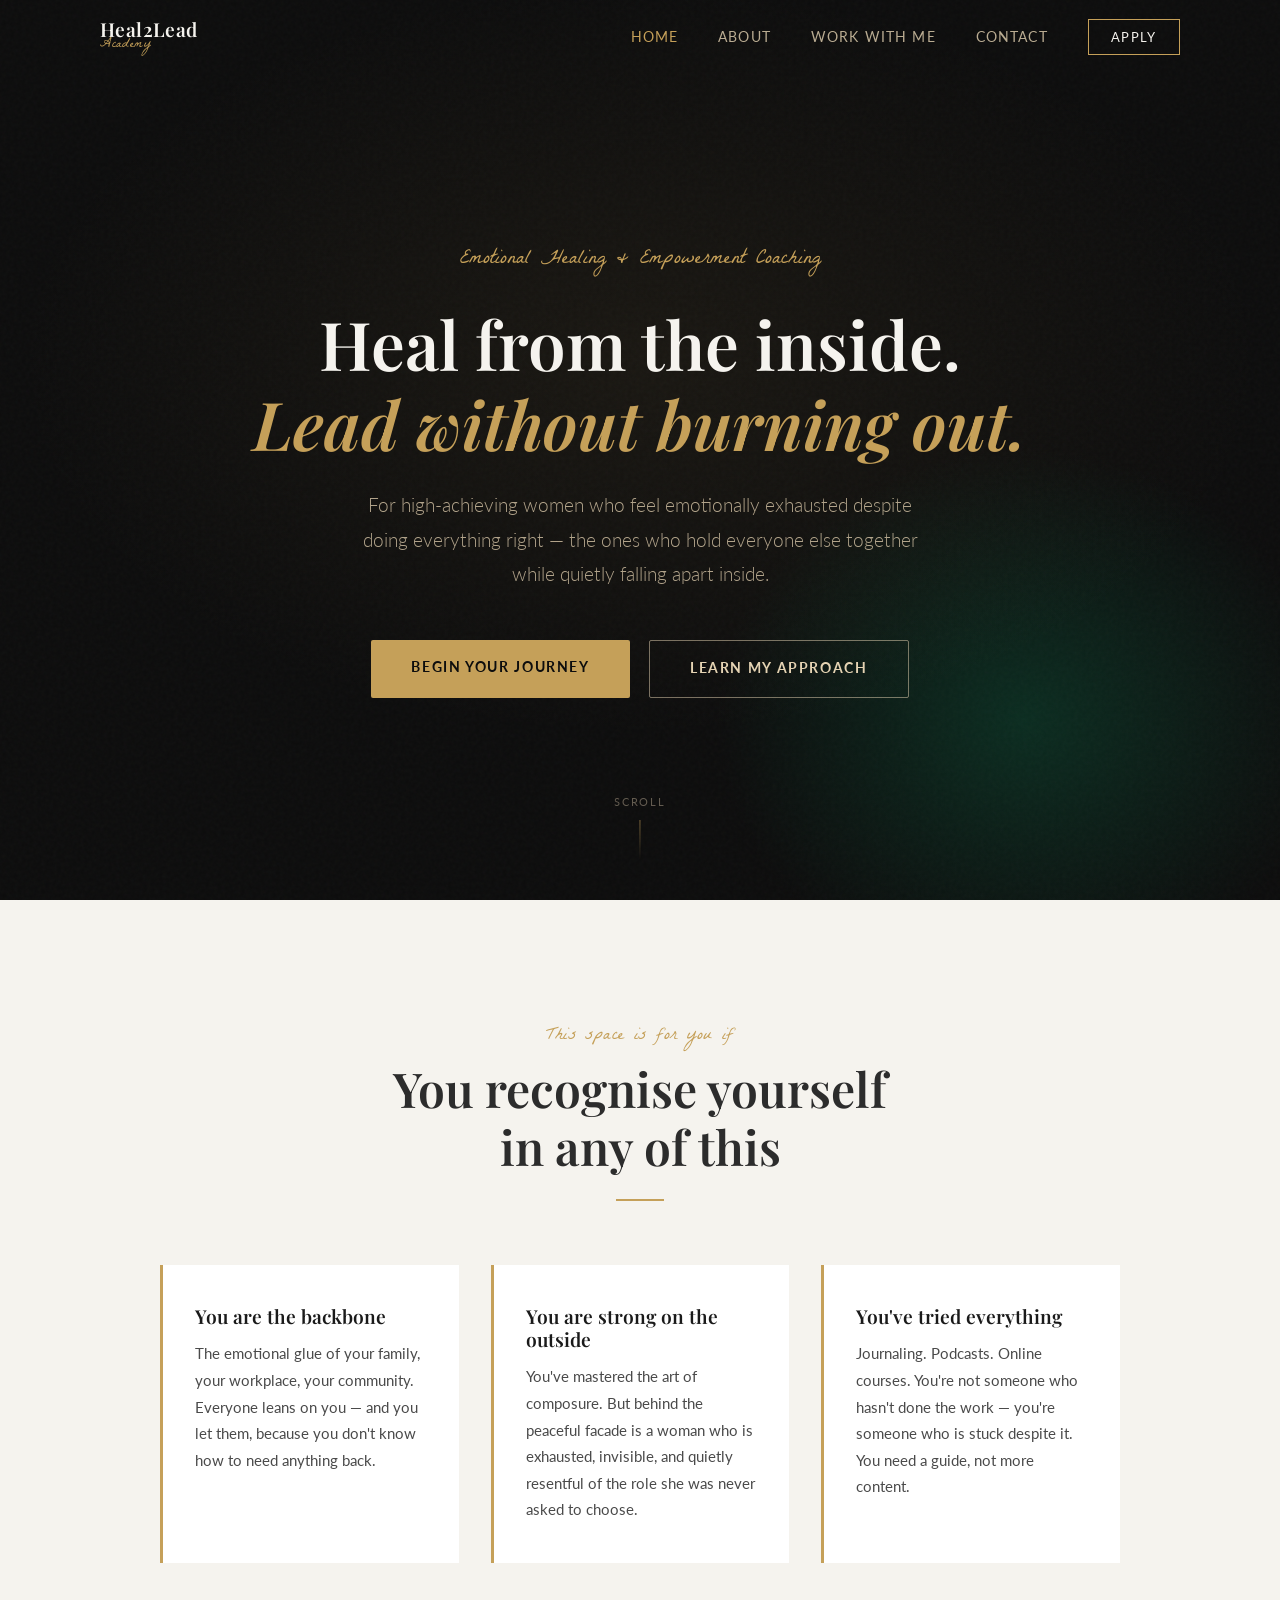
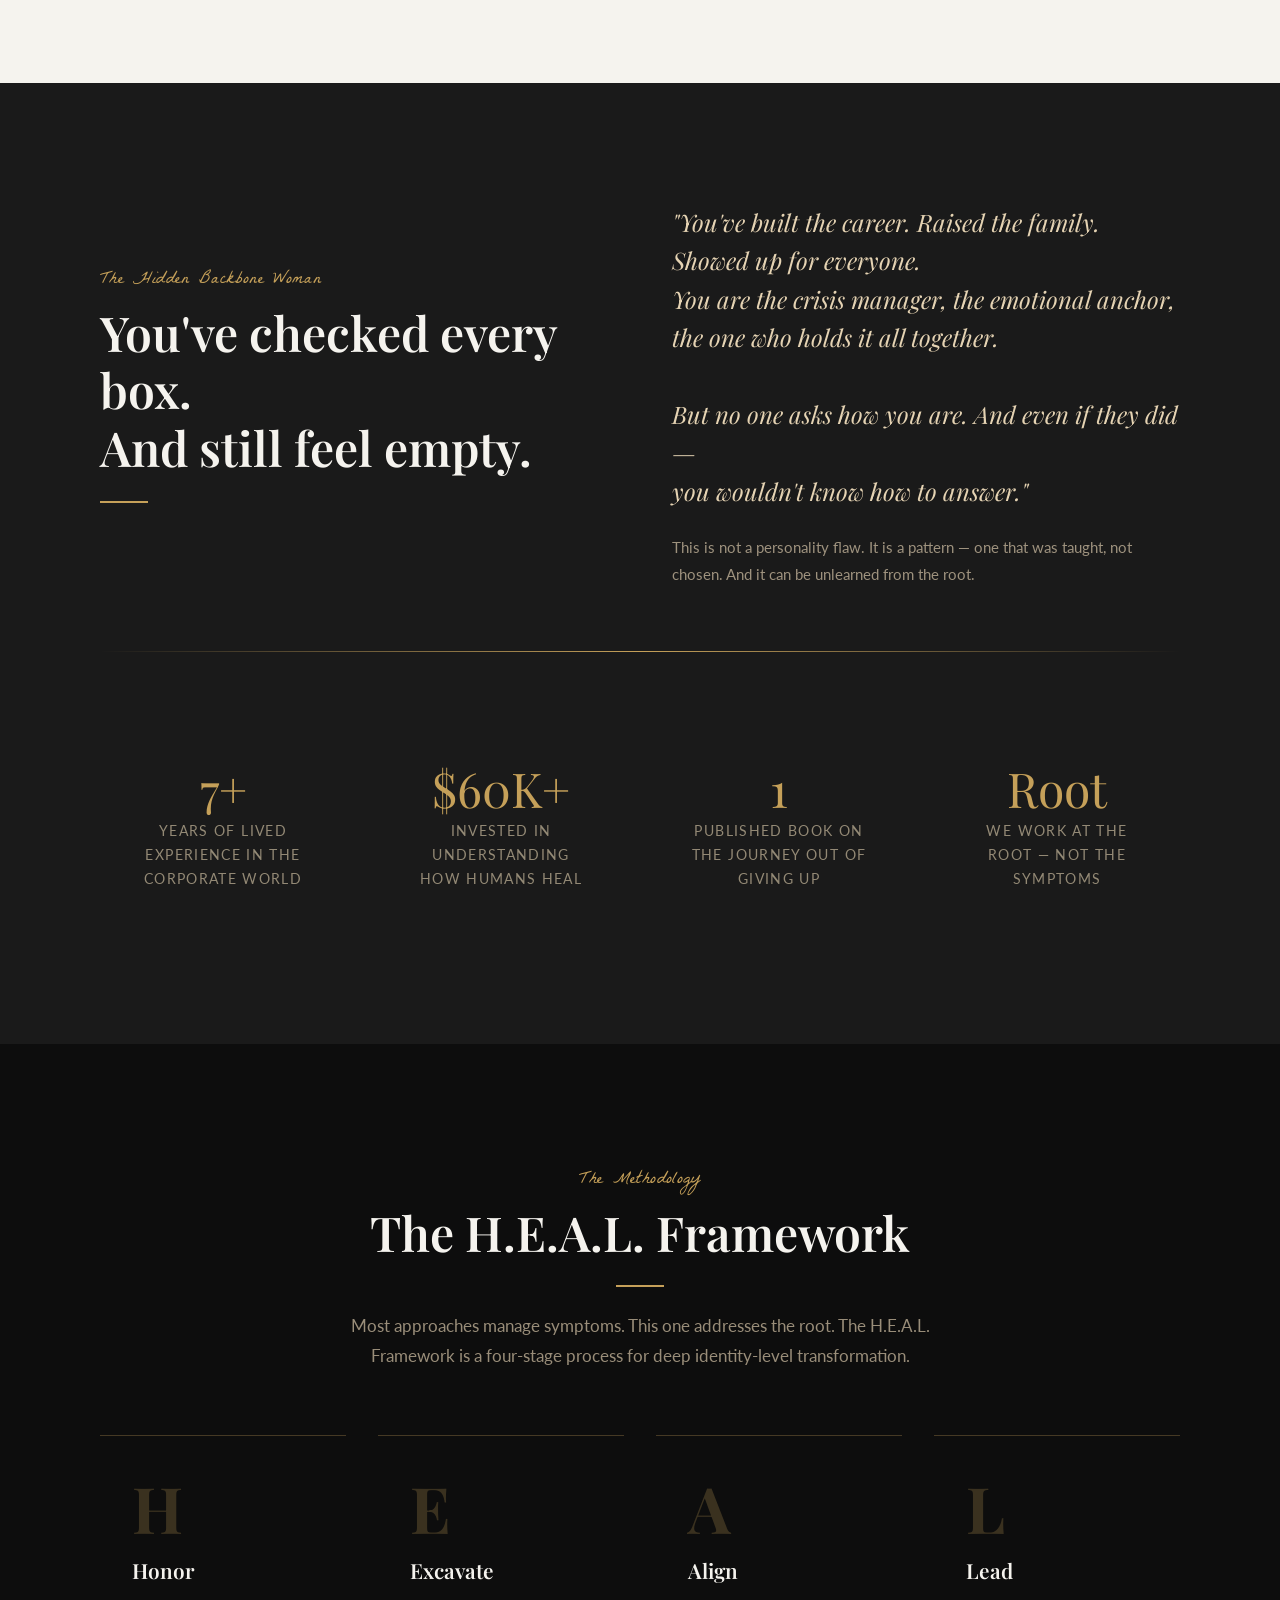
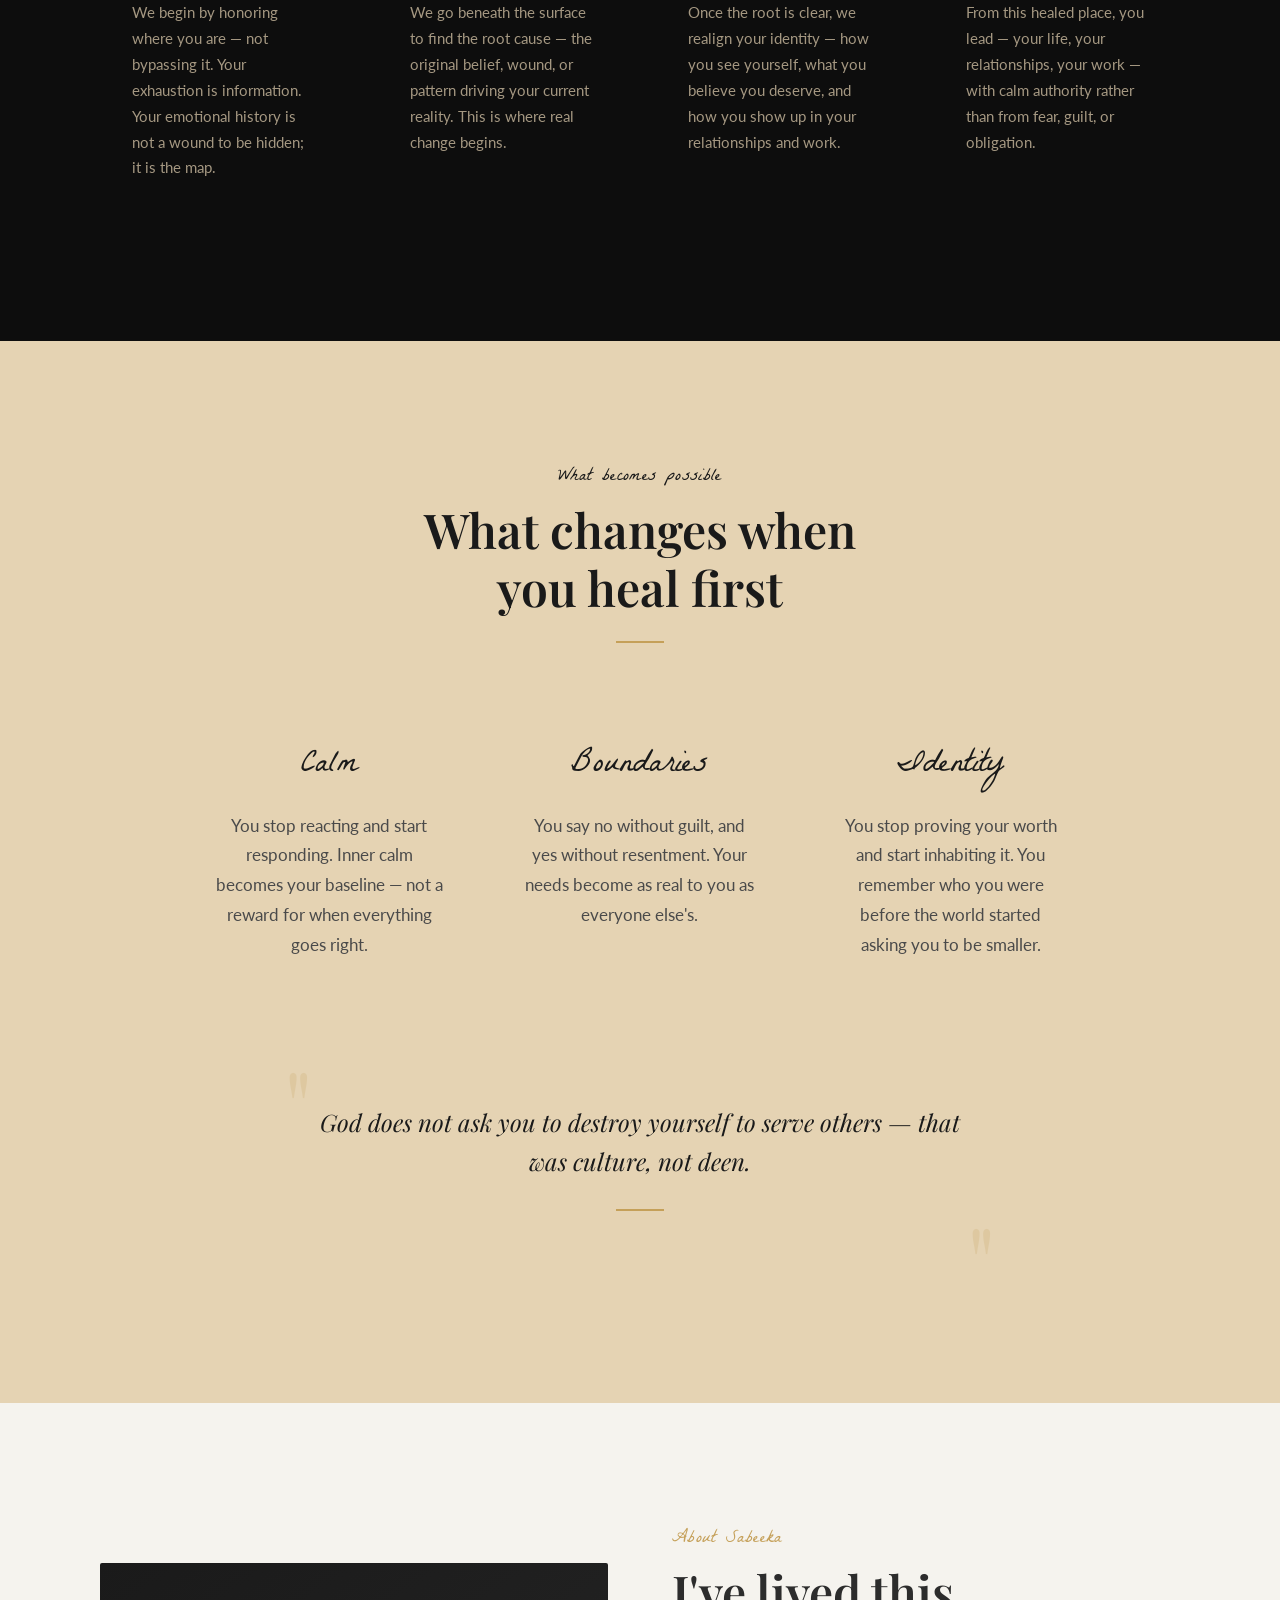
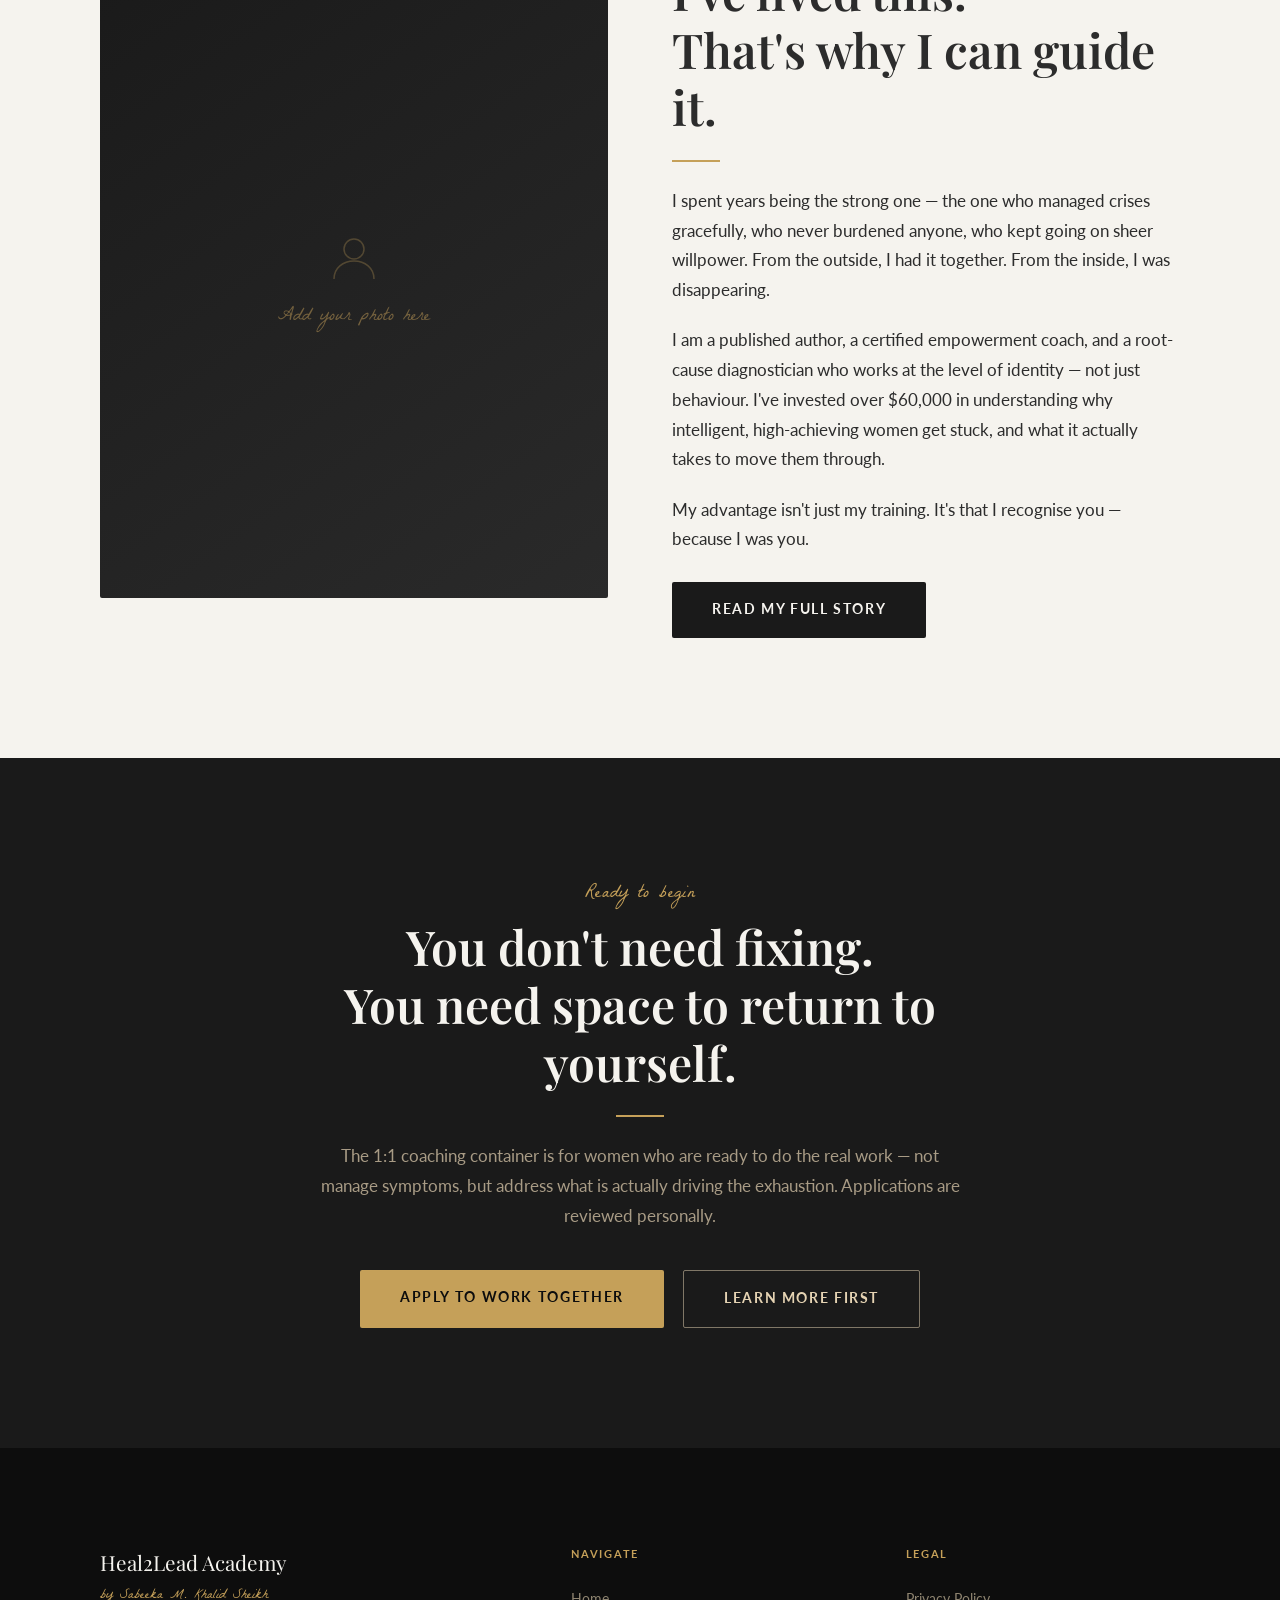
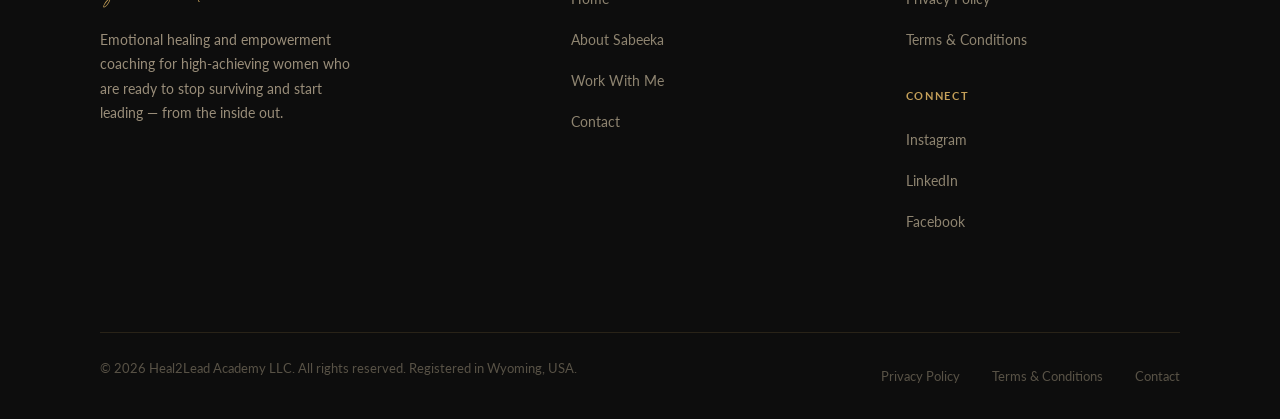
==== commit 9d02fcec: "Fix social links and update colors to obsidian/gold design system" ====
--- a/index.html
+++ b/index.html
@@ -285,9 +285,9 @@
         </ul>
         <div class="footer__heading" style="margin-top: 2rem;">Connect</div>
         <ul class="footer__links">
-          <li><a href="https://www.instagram.com/sabeekasheikh" target="_blank" rel="noopener">Instagram</a></li>
-          <li><a href="https://www.linkedin.com/in/sabeekasheikh" target="_blank" rel="noopener">LinkedIn</a></li>
-          <li><a href="https://www.facebook.com/sabeekasheikh" target="_blank" rel="noopener">Facebook</a></li>
+          <li><a href="https://www.instagram.com/sabeeka_sheikh/" target="_blank" rel="noopener">Instagram</a></li>
+          <li><a href="https://www.linkedin.com/in/sabeeka-emotionalhealing" target="_blank" rel="noopener">LinkedIn</a></li>
+          <li><a href="https://www.facebook.com/sabeeka.sheikh.2025" target="_blank" rel="noopener">Facebook</a></li>
         </ul>
       </div>
     </div>
--- a/styles.css
+++ b/styles.css
@@ -4,14 +4,14 @@
    DESIGN TOKENS
 ═══════════════════════════════════════════ */
 :root {
-  --green:        #043927;
-  --green-deep:   #022218;
-  --green-mid:    #0a5c3e;
+  --green:        #1A1A1A;
+  --green-deep:   #0D0D0D;
+  --green-mid:    #2A2A2A;
   --gold:         #c5a059;
   --gold-light:   #d4b87a;
   --cream:        #e5d3b3;
   --rose:         #a87b7b;
-  --ivory:        #f9f7f2;
+  --ivory:        #F5F3EE;
   --charcoal:     #2c2c2c;
   --charcoal-mid: #4a4a4a;
   --charcoal-light:#7a7a7a;
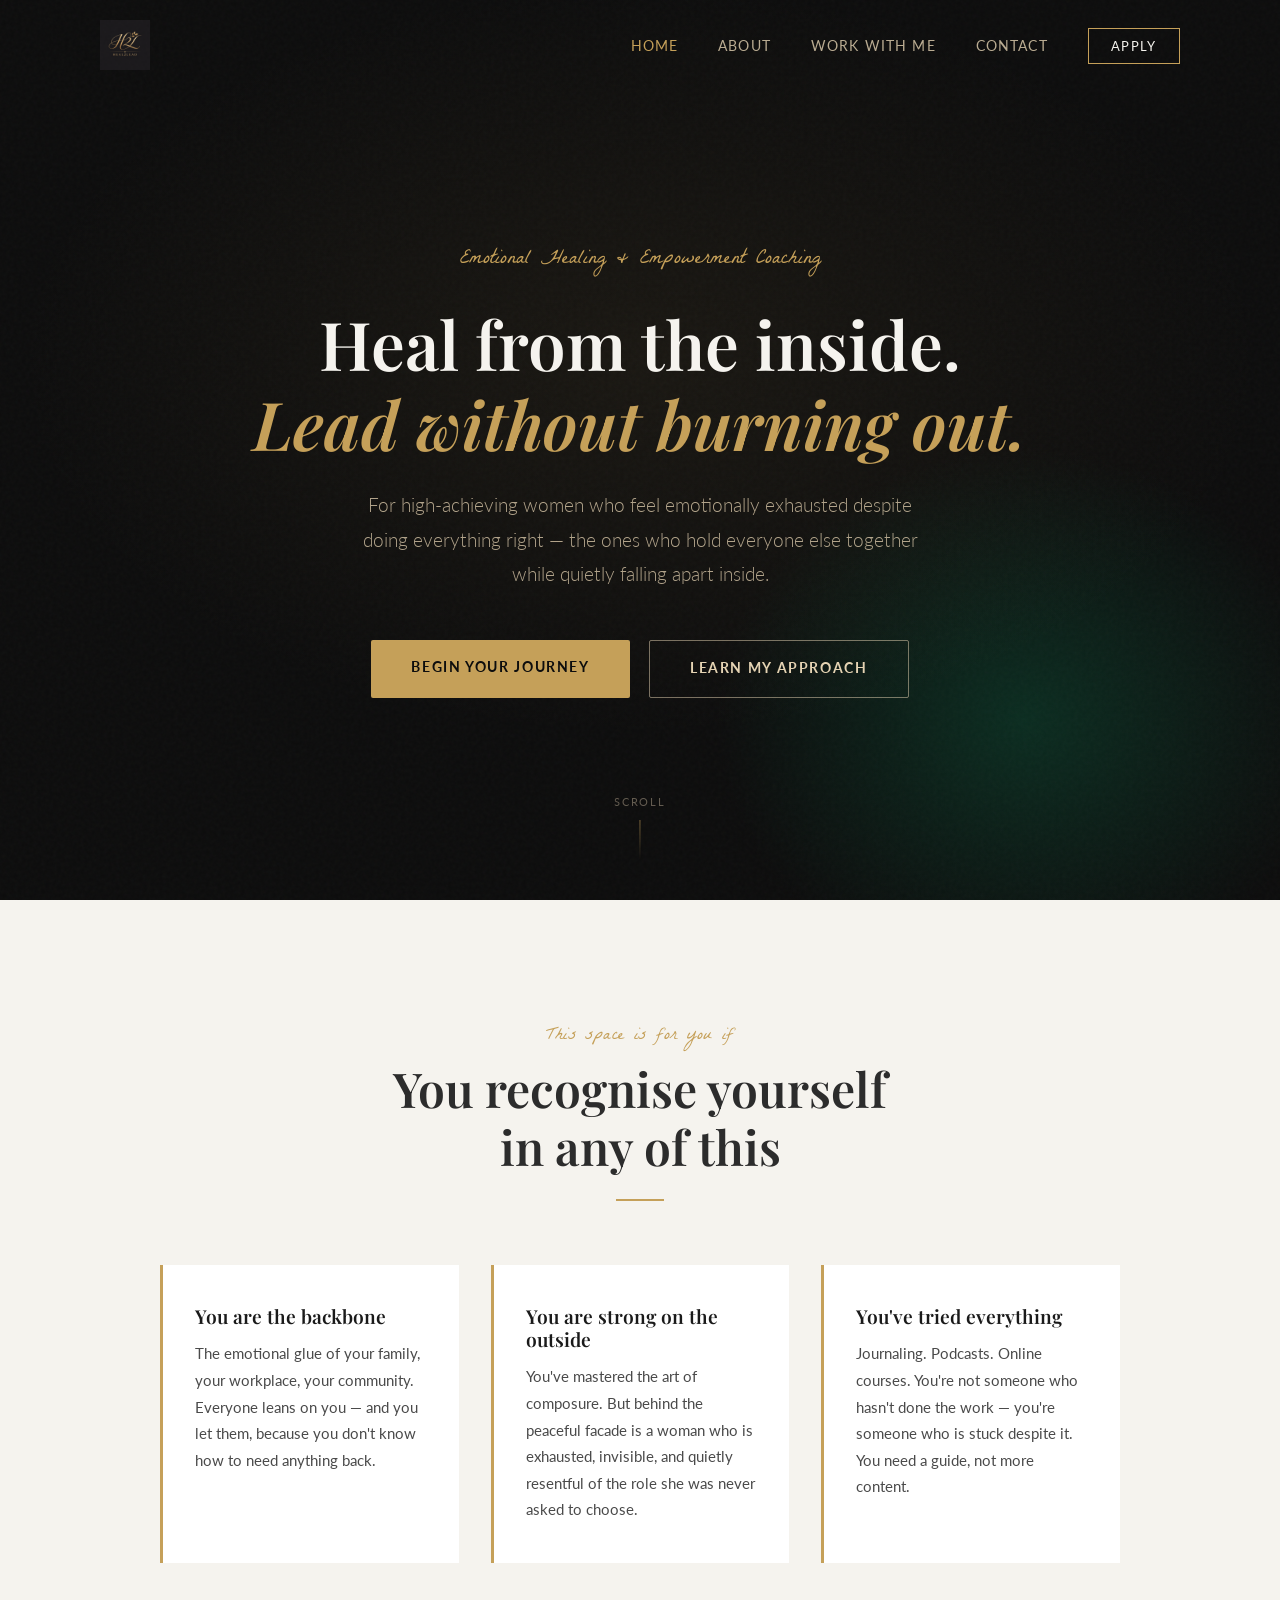
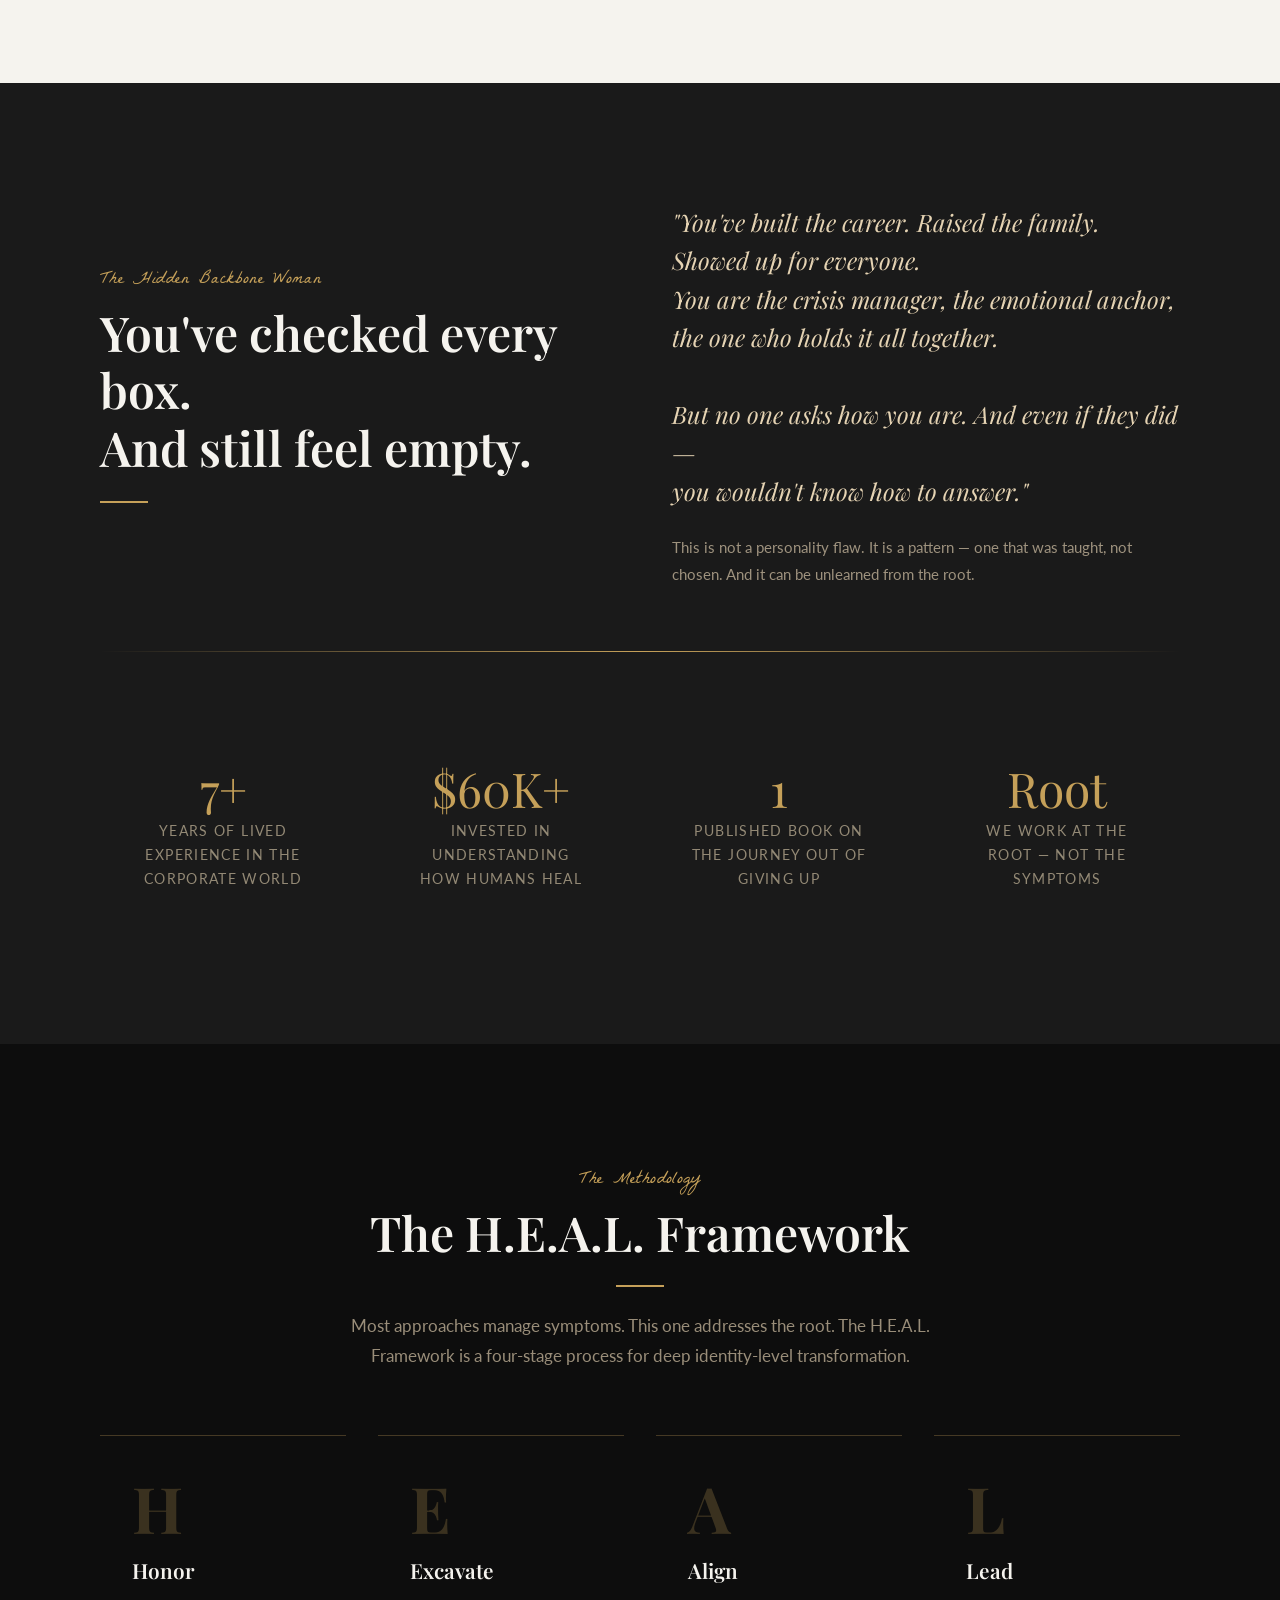
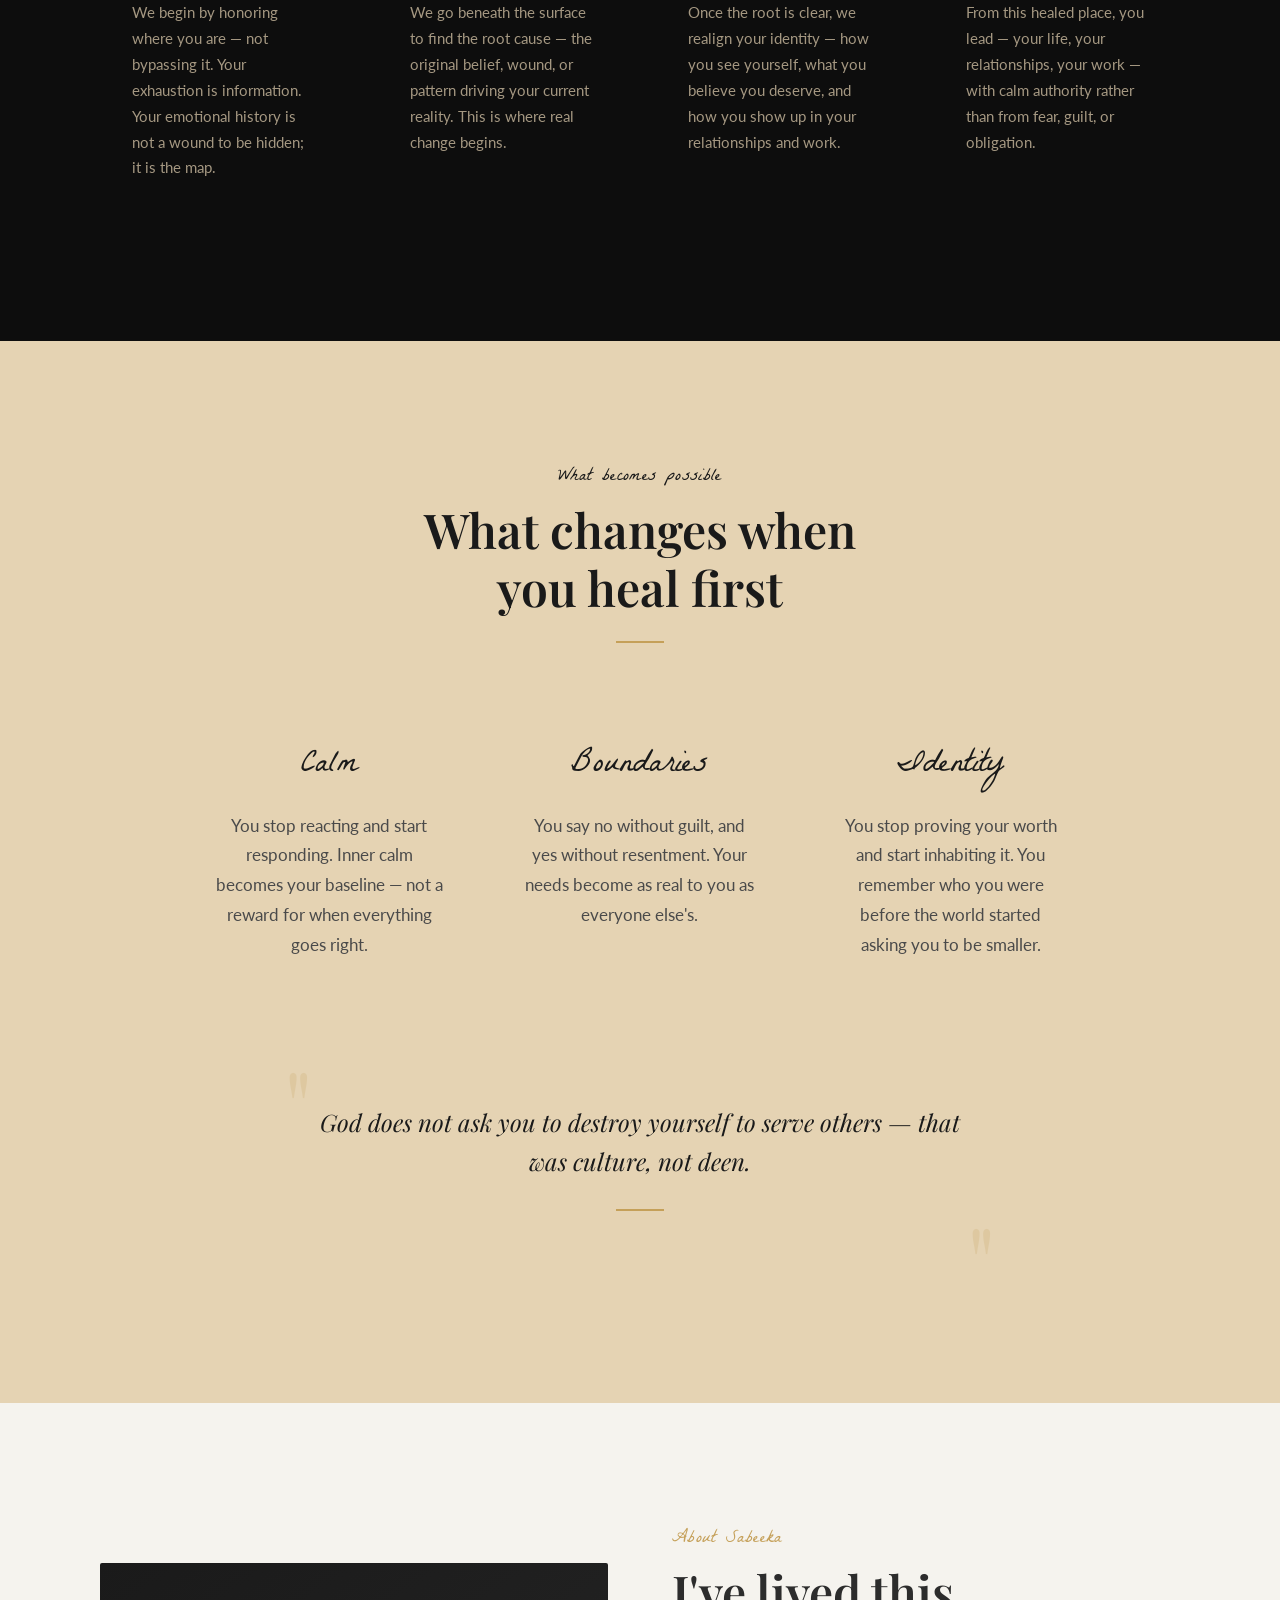
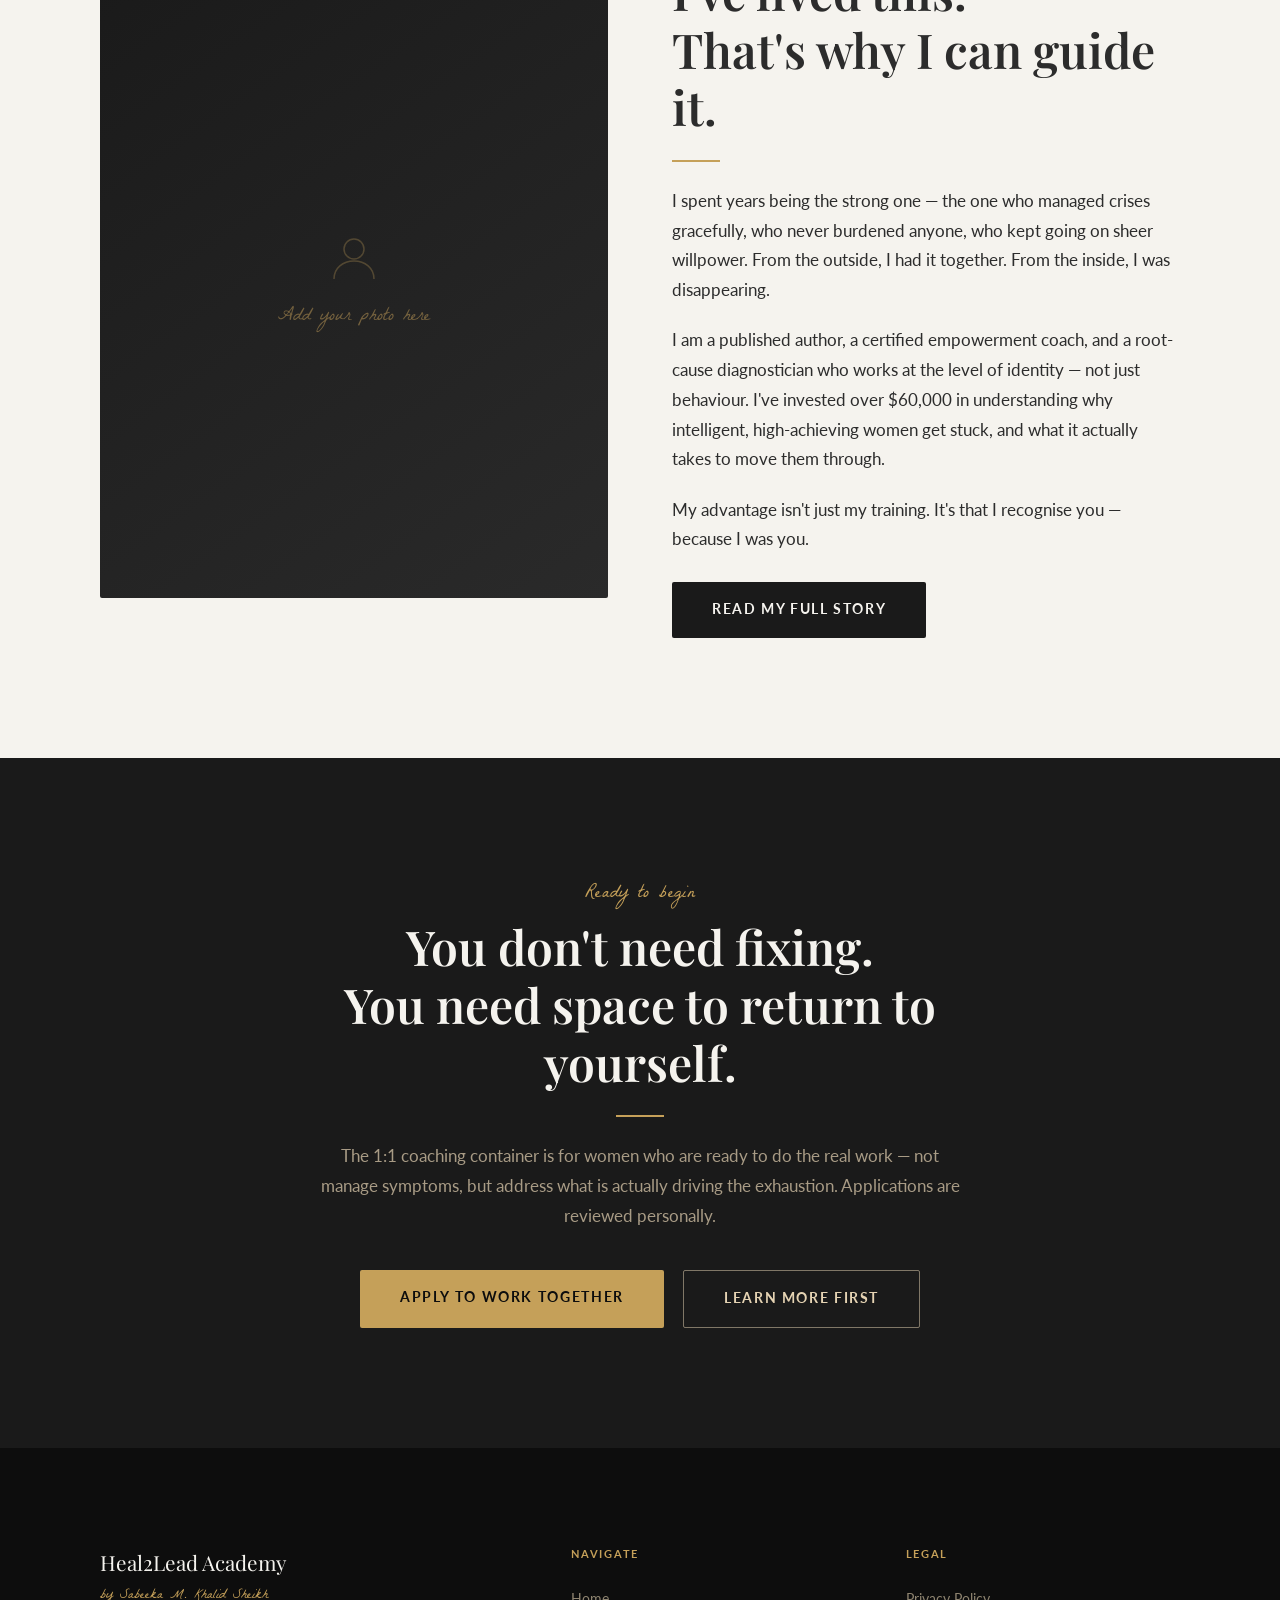
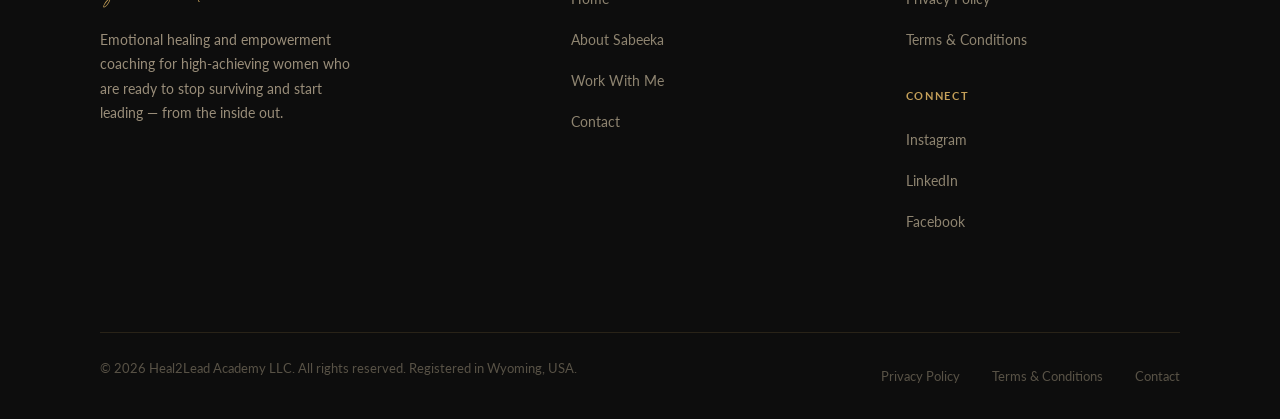
==== commit 84b8aa7d: "Add company logo to navigation" ====
--- a/index.html
+++ b/index.html
@@ -19,8 +19,7 @@
   <div class="container">
     <div class="nav__inner">
       <a href="index.html" class="nav__logo">
-        <span class="nav__logo-main">Heal2Lead</span>
-        <span class="nav__logo-sub">Academy</span>
+        <img src="logo.png" alt="Heal2Lead Academy" class="nav__logo-img">
       </a>
       <ul class="nav__links" id="navLinks">
         <li><a href="index.html" class="active">Home</a></li>
--- a/styles.css
+++ b/styles.css
@@ -150,8 +150,13 @@
 
 .nav__logo {
   display: flex;
-  flex-direction: column;
+  align-items: center;
   line-height: 1;
+}
+
+.nav__logo-img {
+  height: 50px;
+  width: auto;
 }
 
 .nav__logo-main {
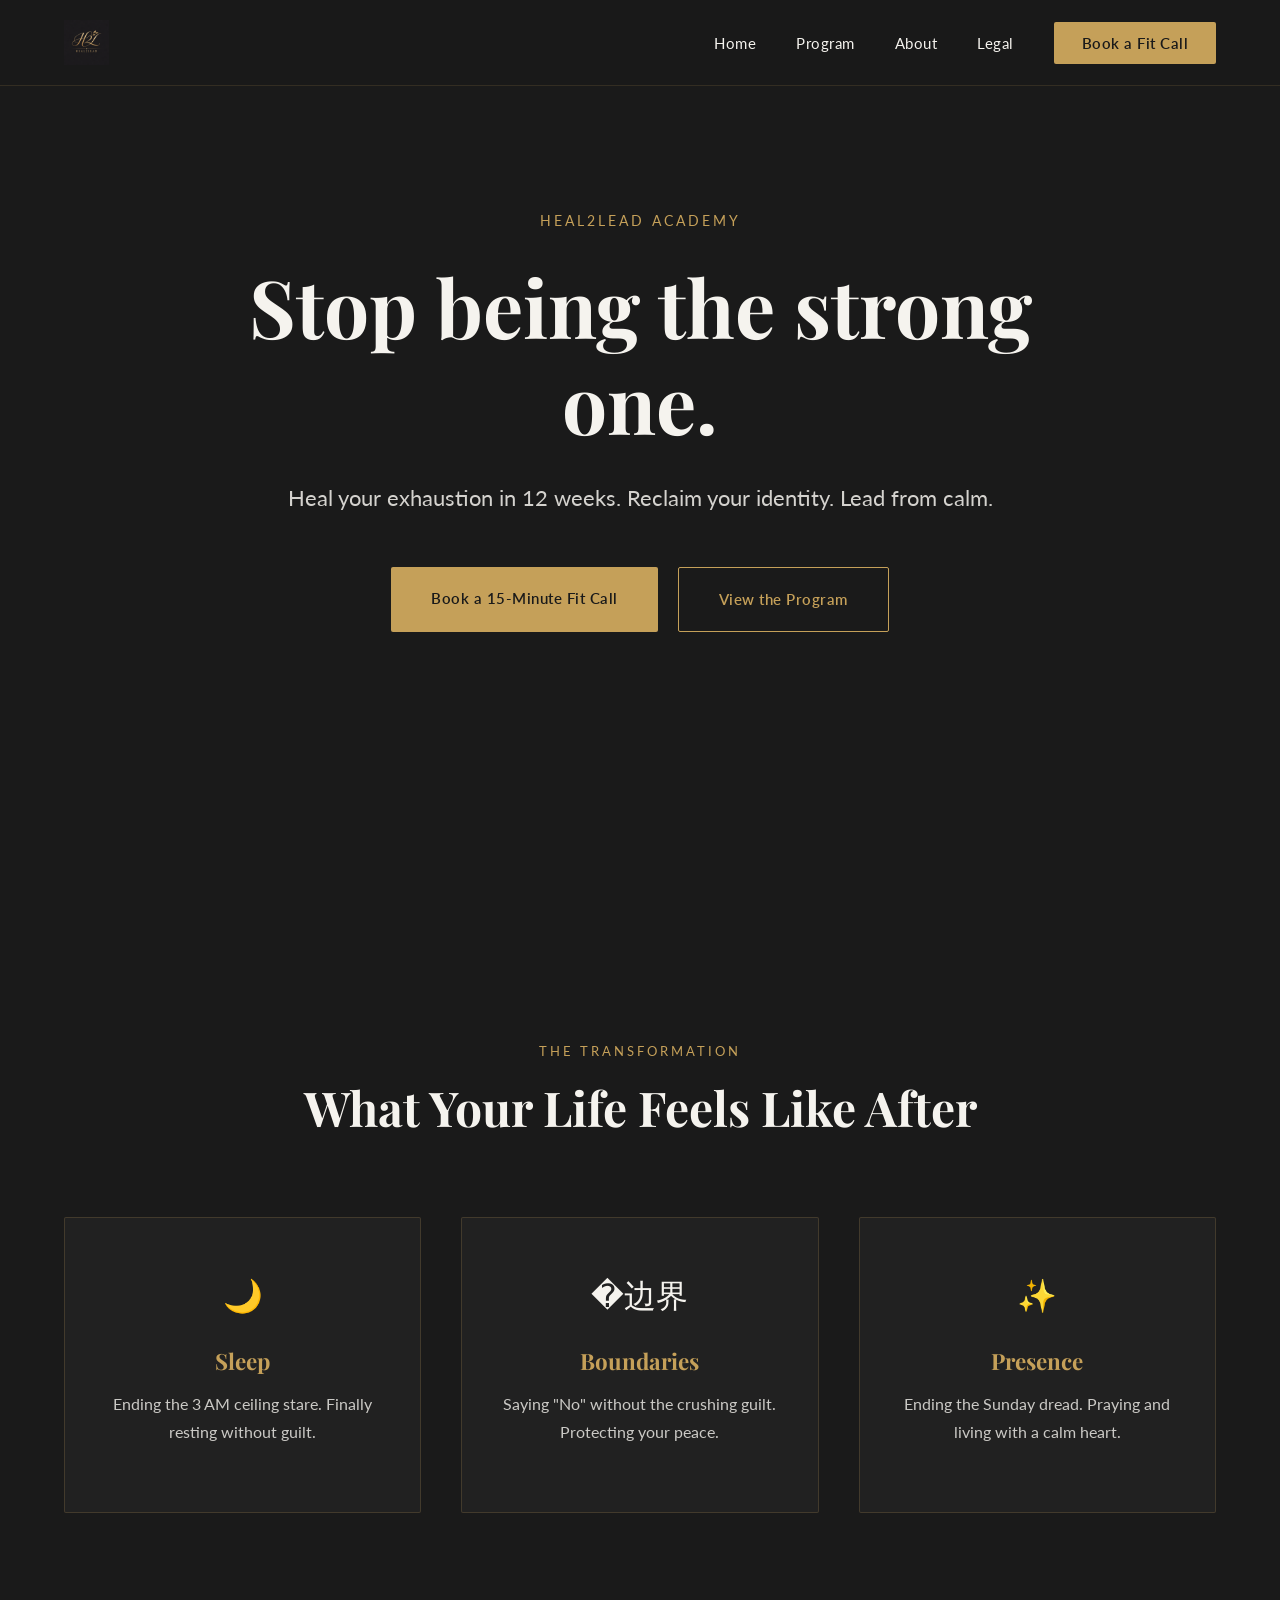
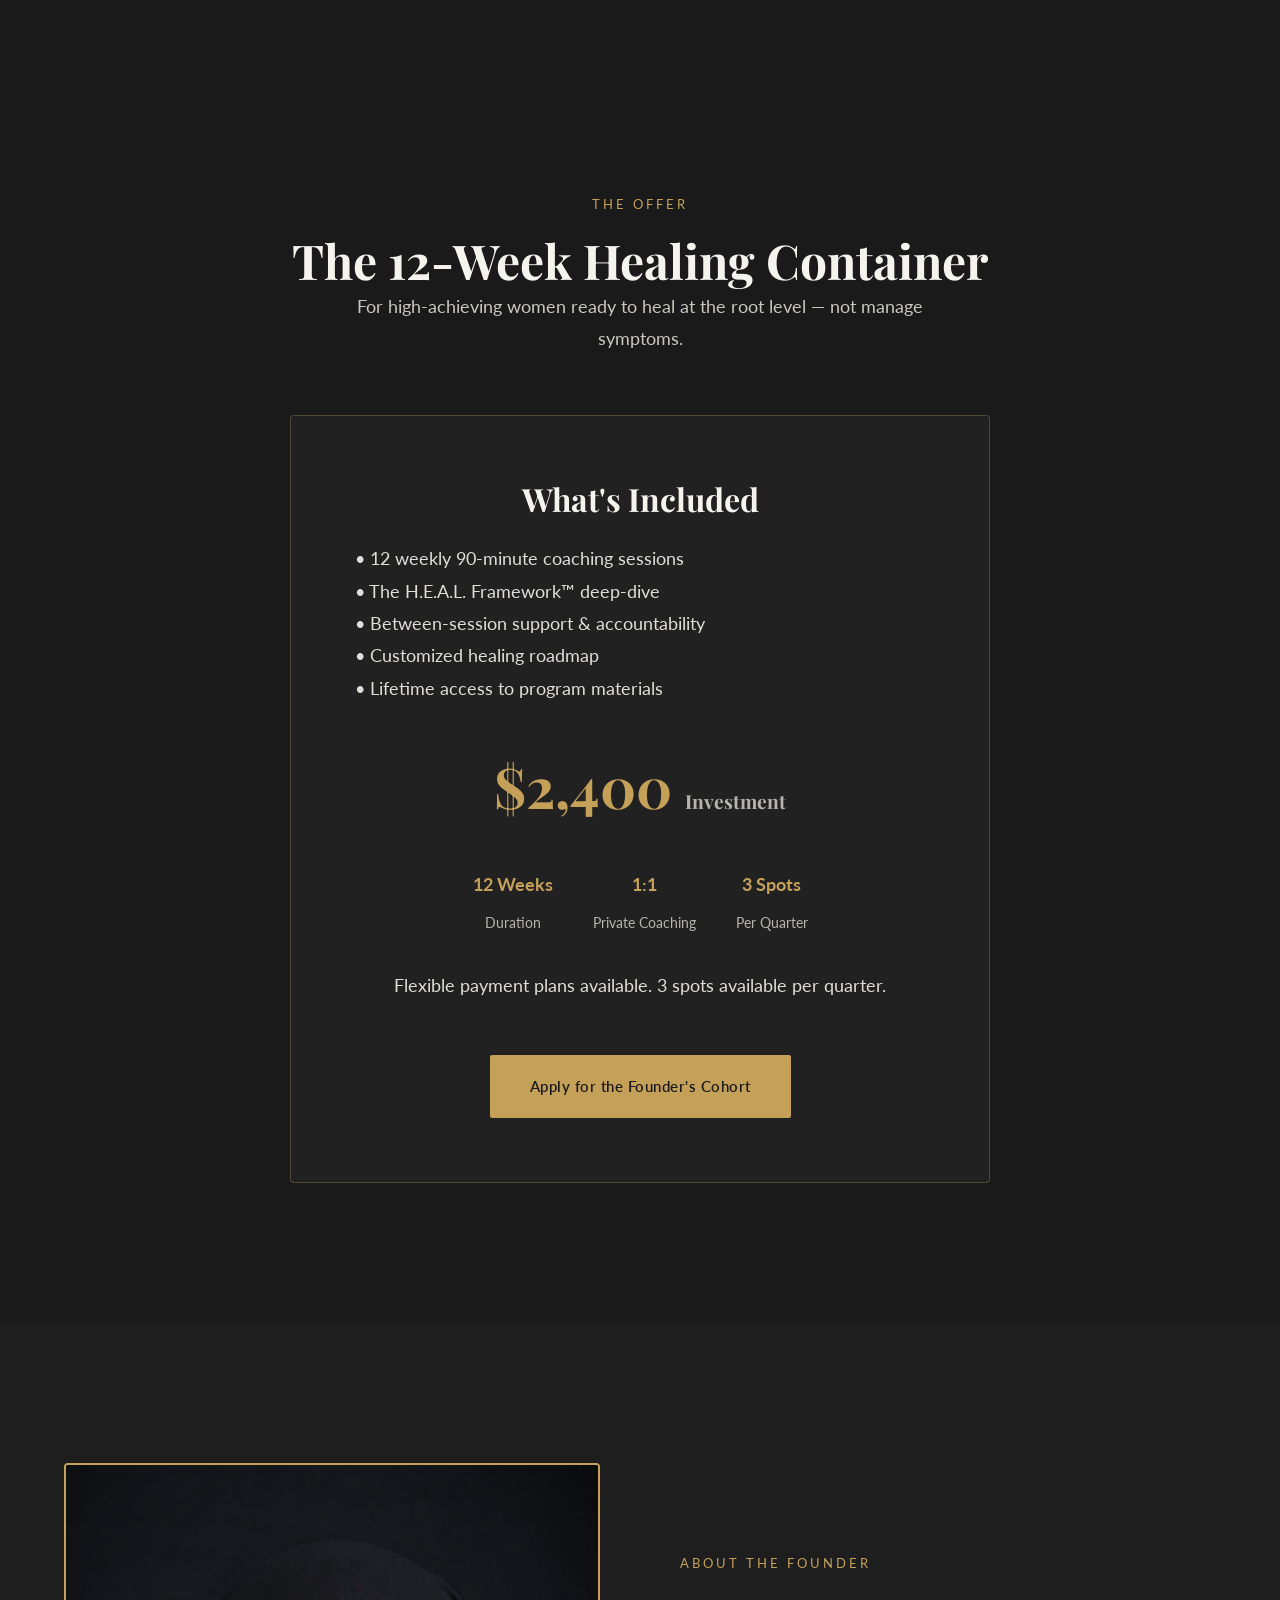
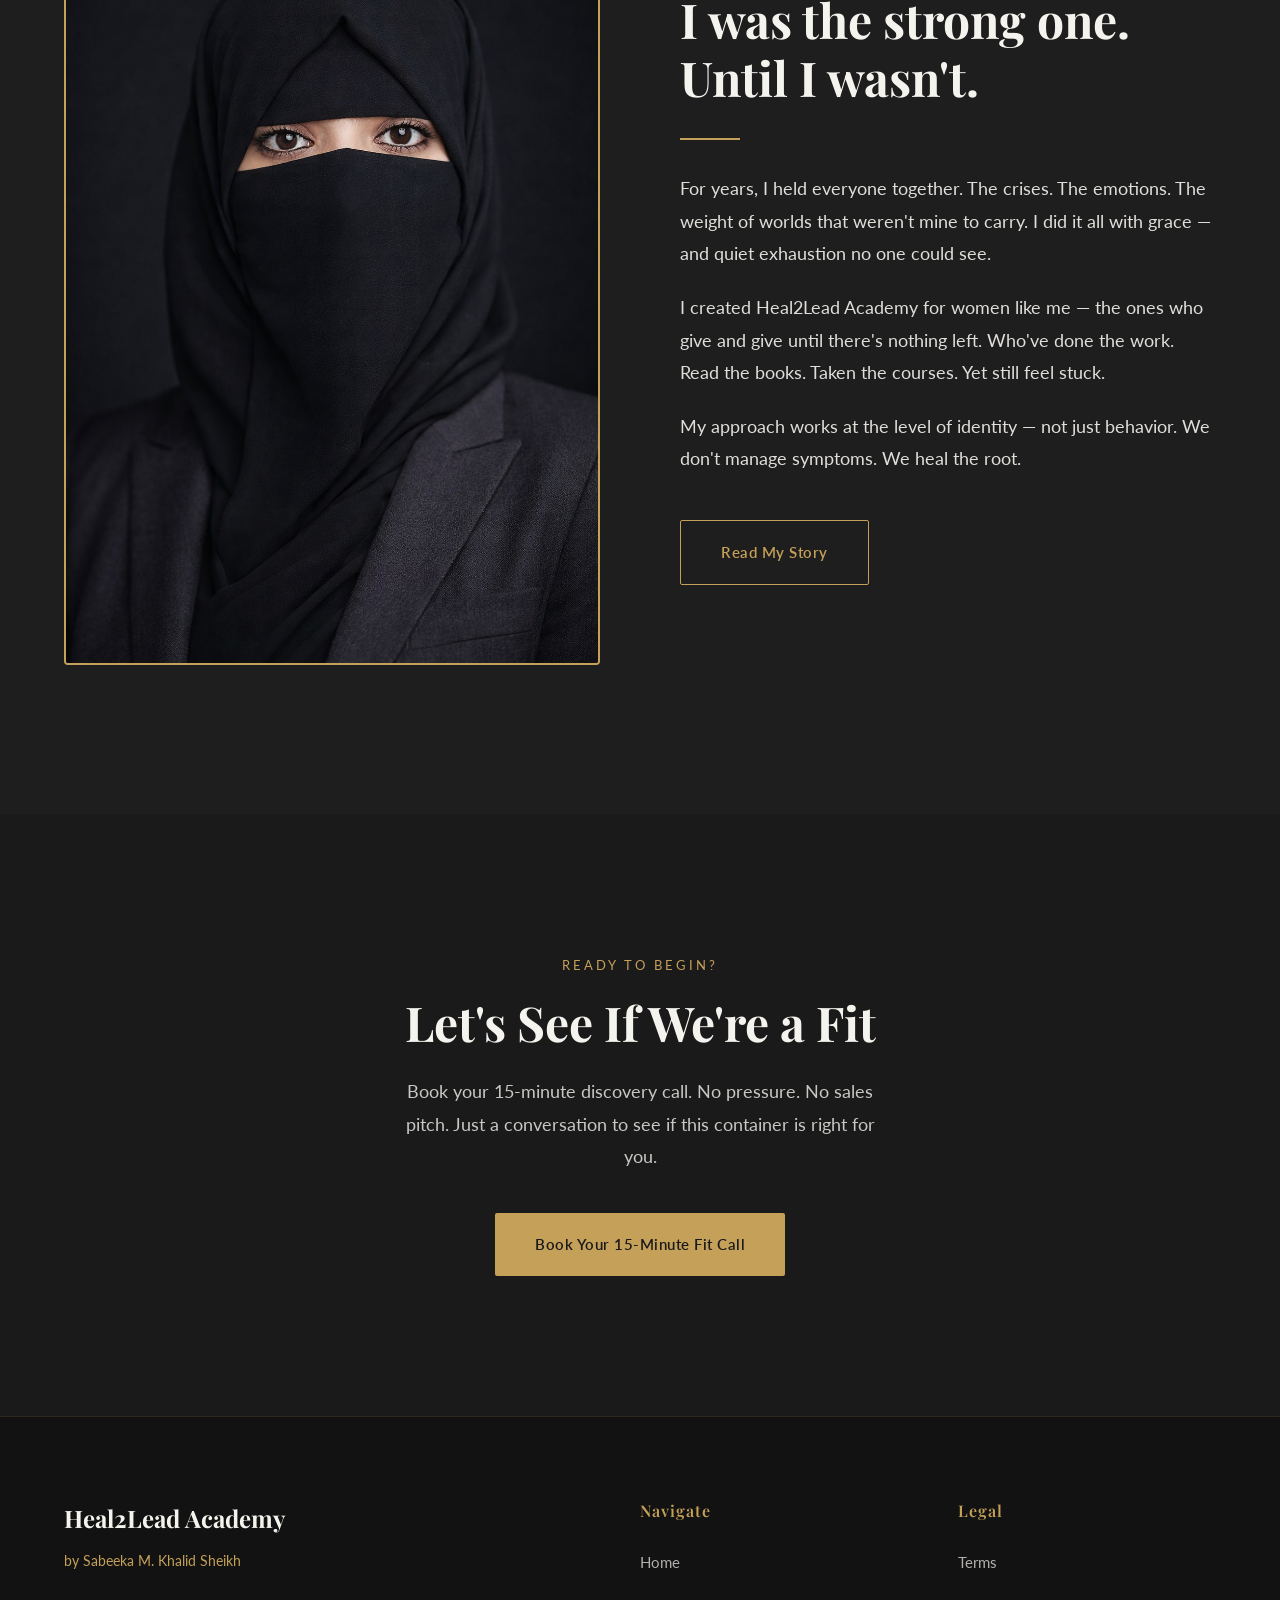
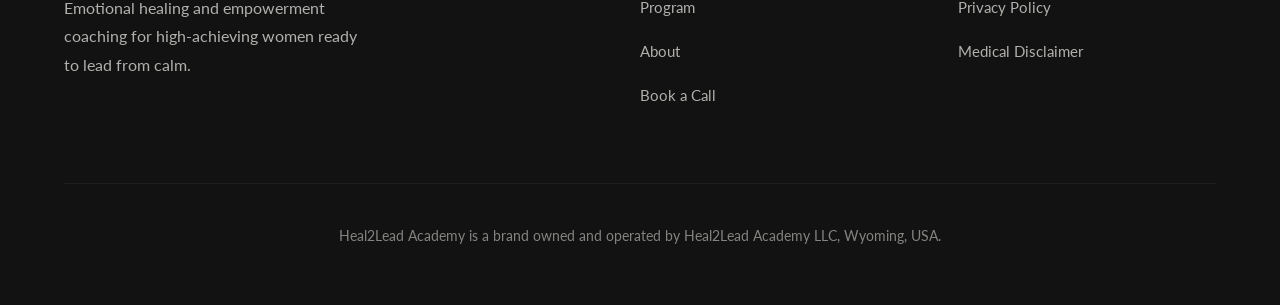
==== commit 4040b634: "Complete rebuild - Royal Wolf luxury design system. Strict obsidian/gold. 140px luxury gap. All page" ====
--- a/index.html
+++ b/index.html
@@ -3,322 +3,232 @@
 <head>
   <meta charset="UTF-8">
   <meta name="viewport" content="width=device-width, initial-scale=1.0">
-  <meta name="description" content="Emotional Healing & Empowerment Coaching for high-achieving women who feel exhausted despite doing everything right. Rooted in the H.E.A.L. Framework.">
-  <meta name="author" content="Sabeeka M. Khalid Sheikh">
-  <meta property="og:title" content="Heal2Lead Academy — Emotional Healing for High-Achieving Women">
-  <meta property="og:description" content="Heal from the inside. Lead without burning out. Coaching for the woman who holds everyone else together — and has forgotten herself.">
-  <meta property="og:type" content="website">
-  <meta property="og:url" content="https://heal2lead.academy">
-  <title>Heal2Lead Academy — Emotional Healing & Leadership for High-Achieving Women</title>
+  <meta name="description" content="Heal your exhaustion in 12 weeks. Reclaim your identity. Lead from calm. High-ticket coaching for high-achieving women.">
+  <title>Heal2Lead Academy — Stop Being The Strong One</title>
   <link rel="stylesheet" href="styles.css">
 </head>
 <body>
 
-<!-- ══════════════════ NAV ══════════════════ -->
-<nav class="nav" id="navbar">
+<!-- ═══════════════════════════════════════════════════════════════════
+   NAVIGATION
+══════════════════════════════════════════════════════════════════════════ -->
+<nav class="nav">
   <div class="container">
     <div class="nav__inner">
       <a href="index.html" class="nav__logo">
         <img src="logo.png" alt="Heal2Lead Academy" class="nav__logo-img">
       </a>
-      <ul class="nav__links" id="navLinks">
-        <li><a href="index.html" class="active">Home</a></li>
+      <ul class="nav__links">
+        <li><a href="index.html">Home</a></li>
+        <li><a href="#program">Program</a></li>
         <li><a href="about.html">About</a></li>
-        <li><a href="work-with-me.html">Work With Me</a></li>
-        <li><a href="contact.html">Contact</a></li>
-        <li><a href="work-with-me.html#apply" class="nav__cta">Apply</a></li>
+        <li><a href="legal.html">Legal</a></li>
+        <li><a href="#book" class="nav__cta">Book a Fit Call</a></li>
       </ul>
-      <div class="nav__mobile-toggle" id="mobileToggle" aria-label="Toggle menu">
+      <div class="nav__mobile-toggle">
         <span></span><span></span><span></span>
       </div>
     </div>
   </div>
 </nav>
 
-<!-- ══════════════════ HERO ══════════════════ -->
+<!-- ═══════════════════════════════════════════════════════════════════
+   HERO SECTION
+══════════════════════════════════════════════════════════════════════════ -->
 <section class="hero">
   <div class="container">
     <div class="hero__content">
-      <span class="hero__eyebrow">Emotional Healing &amp; Empowerment Coaching</span>
-      <h1>Heal from the inside.<br><em>Lead without burning out.</em></h1>
+      <span class="hero__eyebrow">Heal2Lead Academy</span>
+      <h1>Stop being the strong one.</h1>
       <p class="hero__sub">
-        For high-achieving women who feel emotionally exhausted despite doing everything right —
-        the ones who hold everyone else together while quietly falling apart inside.
+        Heal your exhaustion in 12 weeks. Reclaim your identity. Lead from calm.
       </p>
       <div class="hero__actions">
-        <a href="work-with-me.html#apply" class="btn btn--gold">Begin Your Journey</a>
-        <a href="about.html" class="btn btn--outline-cream">Learn My Approach</a>
-      </div>
-    </div>
-  </div>
-  <div class="hero__scroll">
-    <span>Scroll</span>
-    <div class="hero__scroll-line"></div>
-  </div>
-</section>
-
-<!-- ══════════════════ IS THIS YOU ══════════════════ -->
-<section class="section bg-ivory">
-  <div class="container">
-    <div class="text-center" style="max-width: 640px; margin: 0 auto 4rem;">
-      <span class="eyebrow reveal">This space is for you if</span>
-      <h2 class="reveal reveal-delay-1">You recognise yourself<br>in any of this</h2>
-      <div class="divider divider--center reveal reveal-delay-2"></div>
-    </div>
-
-    <div class="grid-3" style="max-width: 960px; margin: 0 auto;">
-      <div class="transform-card reveal">
-        <h3>You are the backbone</h3>
-        <p>The emotional glue of your family, your workplace, your community. Everyone leans on you — and you let them, because you don't know how to need anything back.</p>
-      </div>
-      <div class="transform-card reveal reveal-delay-1">
-        <h3>You are strong on the outside</h3>
-        <p>You've mastered the art of composure. But behind the peaceful facade is a woman who is exhausted, invisible, and quietly resentful of the role she was never asked to choose.</p>
-      </div>
-      <div class="transform-card reveal reveal-delay-2">
-        <h3>You've tried everything</h3>
-        <p>Journaling. Podcasts. Online courses. You're not someone who hasn't done the work — you're someone who is stuck despite it. You need a guide, not more content.</p>
-      </div>
-    </div>
-  </div>
-</section>
-
-<!-- ══════════════════ THE MIRROR ══════════════════ -->
-<section class="section bg-green">
-  <div class="container">
-    <div class="grid-2">
-      <div class="reveal">
-        <span class="eyebrow text-gold">The Hidden Backbone Woman</span>
-        <h2 style="color: var(--ivory); margin-bottom: 1.5rem;">You've checked every box.<br>And still feel empty.</h2>
+        <a href="#book" class="btn btn--gold">Book a 15-Minute Fit Call</a>
+        <a href="#program" class="btn btn--outline">View the Program</a>
+      </div>
+    </div>
+  </div>
+</section>
+
+<!-- ═══════════════════════════════════════════════════════════════════
+   THE PROOF — 3 FELT WINS
+══════════════════════════════════════════════════════════════════════════ -->
+<section class="proof">
+  <div class="container">
+    <div class="text-center">
+      <span class="eyebrow">The Transformation</span>
+      <h2>What Your Life Feels Like After</h2>
+    </div>
+    
+    <div class="proof__grid">
+      <div class="proof-card">
+        <span class="proof-card__icon">🌙</span>
+        <h3>Sleep</h3>
+        <p>Ending the 3 AM ceiling stare. Finally resting without guilt.</p>
+      </div>
+      
+      <div class="proof-card">
+        <span class="proof-card__icon">�边界</span>
+        <h3>Boundaries</h3>
+        <p>Saying "No" without the crushing guilt. Protecting your peace.</p>
+      </div>
+      
+      <div class="proof-card">
+        <span class="proof-card__icon">✨</span>
+        <h3>Presence</h3>
+        <p>Ending the Sunday dread. Praying and living with a calm heart.</p>
+      </div>
+    </div>
+  </div>
+</section>
+
+<!-- ═══════════════════════════════════════════════════════════════════
+   THE PROGRAM SNEAK PEEK
+══════════════════════════════════════════════════════════════════════════ -->
+<section class="program" id="program">
+  <div class="container">
+    <div class="text-center">
+      <span class="eyebrow">The Offer</span>
+      <h2>The 12-Week Healing Container</h2>
+      <p style="max-width: 600px; margin: 0 auto; opacity: 0.8;">
+        For high-achieving women ready to heal at the root level — not manage symptoms.
+      </p>
+    </div>
+    
+    <div class="program__card">
+      <h3>What's Included</h3>
+      <p style="margin-top: 24px; text-align: left;">
+        • 12 weekly 90-minute coaching sessions<br>
+        • The H.E.A.L. Framework™ deep-dive<br>
+        • Between-session support & accountability<br>
+        • Customized healing roadmap<br>
+        • Lifetime access to program materials
+      </p>
+      
+      <div class="program__price">
+        $2,400
+        <span>Investment</span>
+      </div>
+      
+      <div class="program__meta">
+        <div class="program__meta-item">
+          <strong>12 Weeks</strong>
+          <span>Duration</span>
+        </div>
+        <div class="program__meta-item">
+          <strong>1:1</strong>
+          <span>Private Coaching</span>
+        </div>
+        <div class="program__meta-item">
+          <strong>3 Spots</strong>
+          <span>Per Quarter</span>
+        </div>
+      </div>
+      
+      <p class="program__scarcity">Flexible payment plans available. 3 spots available per quarter.</p>
+      
+      <a href="#book" class="btn btn--gold" style="margin-top: 32px;">Apply for the Founder's Cohort</a>
+    </div>
+  </div>
+</section>
+
+<!-- ═══════════════════════════════════════════════════════════════════
+   ABOUT TEASER
+══════════════════════════════════════════════════════════════════════════ -->
+<section class="about" id="about">
+  <div class="container">
+    <div class="about__grid">
+      <div class="about__image">
+        <img src="headshot-1.jpg" alt="Sabeeka M. Khalid Sheikh" loading="lazy">
+      </div>
+      <div class="about__content">
+        <span class="eyebrow">About the Founder</span>
+        <h2>I was the strong one.<br>Until I wasn't.</h2>
         <div class="divider"></div>
-      </div>
-      <div class="reveal reveal-delay-2">
-        <p class="italic-quote text-cream" style="margin-bottom: 1.5rem;">
-          "You've built the career. Raised the family. Showed up for everyone.<br>
-          You are the crisis manager, the emotional anchor, the one who holds it all together.<br><br>
-          But no one asks how <em>you</em> are. And even if they did —<br>
-          you wouldn't know how to answer."
-        </p>
-        <p style="color: rgba(229,211,179,0.65); font-size: 0.95rem; margin-bottom: 0;">
-          This is not a personality flaw. It is a pattern — one that was taught, not chosen.
-          And it can be unlearned from the root.
-        </p>
-      </div>
-    </div>
-    <div class="gold-line" style="margin-top: 4rem;"></div>
-    <div class="grid-4" style="margin-top: 0; padding-top: 3rem;">
-      <div class="stat-block reveal">
-        <div class="stat-block__number">7+</div>
-        <div class="stat-block__label">Years of lived experience in the corporate world</div>
-      </div>
-      <div class="stat-block reveal reveal-delay-1">
-        <div class="stat-block__number">$60K+</div>
-        <div class="stat-block__label">Invested in understanding how humans heal</div>
-      </div>
-      <div class="stat-block reveal reveal-delay-2">
-        <div class="stat-block__number">1</div>
-        <div class="stat-block__label">Published book on the journey out of giving up</div>
-      </div>
-      <div class="stat-block reveal reveal-delay-3">
-        <div class="stat-block__number">Root</div>
-        <div class="stat-block__label">We work at the root — not the symptoms</div>
-      </div>
-    </div>
-  </div>
-</section>
-
-<!-- ══════════════════ HEAL FRAMEWORK ══════════════════ -->
-<section class="section bg-green-deep">
-  <div class="container">
-    <div class="text-center" style="max-width: 640px; margin: 0 auto 4rem;">
-      <span class="eyebrow reveal">The Methodology</span>
-      <h2 style="color: var(--ivory);" class="reveal reveal-delay-1">The H.E.A.L. Framework</h2>
-      <div class="divider divider--center reveal reveal-delay-2"></div>
-      <p class="reveal reveal-delay-3" style="color: rgba(229,211,179,0.65);">
-        Most approaches manage symptoms. This one addresses the root.
-        The H.E.A.L. Framework is a four-stage process for deep identity-level transformation.
-      </p>
-    </div>
-    <div class="grid-4">
-      <div class="pillar reveal">
-        <div class="pillar__letter">H</div>
-        <div class="pillar__title">Honor</div>
-        <p class="pillar__text">We begin by honoring where you are — not bypassing it. Your exhaustion is information. Your emotional history is not a wound to be hidden; it is the map.</p>
-      </div>
-      <div class="pillar reveal reveal-delay-1">
-        <div class="pillar__letter">E</div>
-        <div class="pillar__title">Excavate</div>
-        <p class="pillar__text">We go beneath the surface to find the root cause — the original belief, wound, or pattern driving your current reality. This is where real change begins.</p>
-      </div>
-      <div class="pillar reveal reveal-delay-2">
-        <div class="pillar__letter">A</div>
-        <div class="pillar__title">Align</div>
-        <p class="pillar__text">Once the root is clear, we realign your identity — how you see yourself, what you believe you deserve, and how you show up in your relationships and work.</p>
-      </div>
-      <div class="pillar reveal reveal-delay-3">
-        <div class="pillar__letter">L</div>
-        <div class="pillar__title">Lead</div>
-        <p class="pillar__text">From this healed place, you lead — your life, your relationships, your work — with calm authority rather than from fear, guilt, or obligation.</p>
-      </div>
-    </div>
-  </div>
-</section>
-
-<!-- ══════════════════ TRANSFORMATION ══════════════════ -->
-<section class="section bg-cream">
-  <div class="container">
-    <div class="text-center" style="max-width: 640px; margin: 0 auto 4rem;">
-      <span class="eyebrow reveal" style="color: var(--green);">What becomes possible</span>
-      <h2 class="reveal reveal-delay-1" style="color: var(--green);">What changes when<br>you heal first</h2>
-      <div class="divider divider--center reveal reveal-delay-2"></div>
-    </div>
-    <div class="grid-3" style="max-width: 900px; margin: 0 auto;">
-      <div class="reveal" style="text-align: center; padding: 2rem 1.5rem;">
-        <div style="font-family: var(--font-accent); font-size: 2rem; color: var(--green); margin-bottom: 1rem;">Calm</div>
-        <p style="color: var(--charcoal-mid);">You stop reacting and start responding. Inner calm becomes your baseline — not a reward for when everything goes right.</p>
-      </div>
-      <div class="reveal reveal-delay-1" style="text-align: center; padding: 2rem 1.5rem;">
-        <div style="font-family: var(--font-accent); font-size: 2rem; color: var(--green); margin-bottom: 1rem;">Boundaries</div>
-        <p style="color: var(--charcoal-mid);">You say no without guilt, and yes without resentment. Your needs become as real to you as everyone else's.</p>
-      </div>
-      <div class="reveal reveal-delay-2" style="text-align: center; padding: 2rem 1.5rem;">
-        <div style="font-family: var(--font-accent); font-size: 2rem; color: var(--green); margin-bottom: 1rem;">Identity</div>
-        <p style="color: var(--charcoal-mid);">You stop proving your worth and start inhabiting it. You remember who you were before the world started asking you to be smaller.</p>
-      </div>
-    </div>
-
-    <div class="quote-block reveal" style="margin-top: 4rem;">
-      <p class="italic-quote" style="color: var(--green);">
-        God does not ask you to destroy yourself to serve others —
-        that was culture, not deen.
-      </p>
-      <div class="divider divider--center" style="margin-top: 1.5rem;"></div>
-    </div>
-  </div>
-</section>
-
-<!-- ══════════════════ ABOUT TEASER ══════════════════ -->
-<section class="section bg-ivory">
-  <div class="container">
-    <div class="grid-2">
-      <div class="about-photo reveal">
-        <div class="about-photo-placeholder">
-          <svg width="60" height="60" viewBox="0 0 60 60" fill="none" style="opacity:0.3;">
-            <circle cx="30" cy="22" r="10" stroke="#c5a059" stroke-width="1.5"/>
-            <path d="M10 52c0-11 9-18 20-18s20 7 20 18" stroke="#c5a059" stroke-width="1.5" fill="none"/>
-          </svg>
-          <span>Add your photo here</span>
-        </div>
-      </div>
-      <div class="reveal reveal-delay-2">
-        <span class="eyebrow">About Sabeeka</span>
-        <h2 style="margin-bottom: 1.5rem;">I've lived this.<br>That's why I can guide it.</h2>
-        <div class="divider"></div>
-        <p style="margin-top: 1.5rem;">
-          I spent years being the strong one — the one who managed crises gracefully, who never
-          burdened anyone, who kept going on sheer willpower. From the outside, I had it together.
-          From the inside, I was disappearing.
-        </p>
         <p>
-          I am a published author, a certified empowerment coach, and a root-cause diagnostician
-          who works at the level of identity — not just behaviour. I've invested over $60,000 in
-          understanding why intelligent, high-achieving women get stuck, and what it actually takes
-          to move them through.
+          For years, I held everyone together. The crises. The emotions. The weight of worlds 
+          that weren't mine to carry. I did it all with grace — and quiet exhaustion no one could see.
         </p>
         <p>
-          My advantage isn't just my training. It's that I recognise you — because I was you.
-        </p>
-        <a href="about.html" class="btn btn--green" style="margin-top: 0.5rem;">Read My Full Story</a>
-      </div>
-    </div>
-  </div>
-</section>
-
-<!-- ══════════════════ FINAL CTA ══════════════════ -->
-<section class="section bg-green" id="apply" style="text-align: center;">
-  <div class="container">
-    <div style="max-width: 640px; margin: 0 auto;">
-      <span class="eyebrow reveal">Ready to begin</span>
-      <h2 style="color: var(--ivory); margin-bottom: 1.5rem;" class="reveal reveal-delay-1">
-        You don't need fixing.<br>You need space to return to yourself.
-      </h2>
-      <div class="divider divider--center reveal reveal-delay-2"></div>
-      <p class="reveal reveal-delay-3" style="color: rgba(229,211,179,0.7); margin: 1.5rem 0 2.5rem;">
-        The 1:1 coaching container is for women who are ready to do the real work — not manage
-        symptoms, but address what is actually driving the exhaustion. Applications are reviewed personally.
-      </p>
-      <div class="reveal reveal-delay-4" style="display: flex; gap: 1.2rem; justify-content: center; flex-wrap: wrap;">
-        <a href="work-with-me.html#apply" class="btn btn--gold">Apply to Work Together</a>
-        <a href="work-with-me.html" class="btn btn--outline-cream">Learn More First</a>
-      </div>
-    </div>
-  </div>
-</section>
-
-<!-- ══════════════════ FOOTER ══════════════════ -->
-<footer>
+          I created Heal2Lead Academy for women like me — the ones who give and give until there's 
+          nothing left. Who've done the work. Read the books. Taken the courses. Yet still feel stuck.
+        </p>
+        <p>
+          My approach works at the level of identity — not just behavior. We don't manage symptoms. 
+          We heal the root.
+        </p>
+        <a href="about.html" class="btn btn--outline" style="margin-top: 24px;">Read My Story</a>
+      </div>
+    </div>
+  </div>
+</section>
+
+<!-- ═══════════════════════════════════════════════════════════════════
+   CTA / BOOK SECTION
+══════════════════════════════════════════════════════════════════════════ -->
+<section class="program" id="book" style="text-align: center;">
+  <div class="container">
+    <span class="eyebrow">Ready to Begin?</span>
+    <h2>Let's See If We're a Fit</h2>
+    <p style="max-width: 500px; margin: 24px auto 40px; opacity: 0.8;">
+      Book your 15-minute discovery call. No pressure. No sales pitch. Just a conversation to see if this container is right for you.
+    </p>
+    <a href="https://calendly.com" target="_blank" class="btn btn--gold">Book Your 15-Minute Fit Call</a>
+  </div>
+</section>
+
+<!-- ═══════════════════════════════════════════════════════════════════
+   FOOTER
+══════════════════════════════════════════════════════════════════════════ -->
+<footer class="footer">
   <div class="container">
     <div class="footer__grid">
       <div>
         <span class="footer__brand-name">Heal2Lead Academy</span>
         <span class="footer__brand-sub">by Sabeeka M. Khalid Sheikh</span>
         <p class="footer__tagline">
-          Emotional healing and empowerment coaching for high-achieving women who are ready
-          to stop surviving and start leading — from the inside out.
+          Emotional healing and empowerment coaching for high-achieving women ready to lead from calm.
         </p>
       </div>
       <div>
         <div class="footer__heading">Navigate</div>
         <ul class="footer__links">
           <li><a href="index.html">Home</a></li>
-          <li><a href="about.html">About Sabeeka</a></li>
-          <li><a href="work-with-me.html">Work With Me</a></li>
-          <li><a href="contact.html">Contact</a></li>
+          <li><a href="#program">Program</a></li>
+          <li><a href="about.html">About</a></li>
+          <li><a href="#book">Book a Call</a></li>
         </ul>
       </div>
       <div>
         <div class="footer__heading">Legal</div>
         <ul class="footer__links">
-          <li><a href="privacy-policy.html">Privacy Policy</a></li>
-          <li><a href="terms.html">Terms &amp; Conditions</a></li>
+          <li><a href="legal.html">Terms</a></li>
+          <li><a href="legal.html">Privacy Policy</a></li>
+          <li><a href="legal.html">Medical Disclaimer</a></li>
         </ul>
-        <div class="footer__heading" style="margin-top: 2rem;">Connect</div>
-        <ul class="footer__links">
-          <li><a href="https://www.instagram.com/sabeeka_sheikh/" target="_blank" rel="noopener">Instagram</a></li>
-          <li><a href="https://www.linkedin.com/in/sabeeka-emotionalhealing" target="_blank" rel="noopener">LinkedIn</a></li>
-          <li><a href="https://www.facebook.com/sabeeka.sheikh.2025" target="_blank" rel="noopener">Facebook</a></li>
-        </ul>
       </div>
     </div>
     <div class="footer__bottom">
-      <p class="footer__legal">© 2026 Heal2Lead Academy LLC. All rights reserved. Registered in Wyoming, USA.</p>
-      <div class="footer__legal-links">
-        <a href="privacy-policy.html">Privacy Policy</a>
-        <a href="terms.html">Terms &amp; Conditions</a>
-        <a href="contact.html">Contact</a>
-      </div>
+      <p class="footer__legal">
+        Heal2Lead Academy is a brand owned and operated by Heal2Lead Academy LLC, Wyoming, USA.
+      </p>
     </div>
   </div>
 </footer>
 
 <script>
-  // Scroll nav
-  const navbar = document.getElementById('navbar');
-  window.addEventListener('scroll', () => {
-    navbar.classList.toggle('scrolled', window.scrollY > 60);
+  // Smooth scroll for anchor links
+  document.querySelectorAll('a[href^="#"]').forEach(anchor => {
+    anchor.addEventListener('click', function(e) {
+      e.preventDefault();
+      const target = document.querySelector(this.getAttribute('href'));
+      if (target) {
+        target.scrollIntoView({ behavior: 'smooth' });
+      }
+    });
   });
-
-  // Mobile menu
-  const toggle = document.getElementById('mobileToggle');
-  const navLinks = document.getElementById('navLinks');
-  toggle.addEventListener('click', () => navLinks.classList.toggle('open'));
-
-  // Scroll reveal
-  const reveals = document.querySelectorAll('.reveal');
-  const observer = new IntersectionObserver((entries) => {
-    entries.forEach(e => { if (e.isIntersecting) e.target.classList.add('visible'); });
-  }, { threshold: 0.15 });
-  reveals.forEach(r => observer.observe(r));
 </script>
+
 </body>
-</html>
+</html>
--- a/styles.css
+++ b/styles.css
@@ -1,851 +1,629 @@
-@import url('https://fonts.googleapis.com/css2?family=Playfair+Display:ital,wght@0,400;0,500;0,600;0,700;1,400;1,500&family=Lato:wght@300;400;700&family=La+Belle+Aurore&display=swap');
-
-/* ═══════════════════════════════════════════
-   DESIGN TOKENS
-═══════════════════════════════════════════ */
+/* ═══════════════════════════════════════════════════════════════════
+   HEAL2LEAD ACADEMY - ROYAL WOLF LUXURY DESIGN SYSTEM
+   Strict Adherence: Obsidian & Champagne Gold
+══════════════════════════════════════════════════════════════════ */
+
+/* ─────────────────────────────────────────────────────────────────
+   1. GLOBAL DESIGN SYSTEM
+───────────────────────────────────────────────────────────────── */
+@import url('https://fonts.googleapis.com/css2?family=Playfair+Display:wght@400;500;600;700&family=Lato:wght@300;400;700&display=swap');
+
 :root {
-  --green:        #1A1A1A;
-  --green-deep:   #0D0D0D;
-  --green-mid:    #2A2A2A;
-  --gold:         #c5a059;
-  --gold-light:   #d4b87a;
-  --cream:        #e5d3b3;
-  --rose:         #a87b7b;
-  --ivory:        #F5F3EE;
-  --charcoal:     #2c2c2c;
-  --charcoal-mid: #4a4a4a;
-  --charcoal-light:#7a7a7a;
-  --white:        #ffffff;
-
-  --font-display: 'Playfair Display', Georgia, serif;
+  /* Colors - Exact Spec */
+  --obsidian:      #1A1A1A;
+  --gold:          #C5A059;
+  --gold-light:    #D4B87A;
+  --cream:         #F5F3EE;
+  --charcoal:      #4A4A4A;
+  --charcoal-mid:  #6A6A6A;
+  --white:         #FFFFFF;
+  
+  /* Typography */
+  --font-heading: 'Playfair Display', Georgia, serif;
   --font-body:    'Lato', sans-serif;
-  --font-accent:  'La Belle Aurore', cursive;
-
-  --max-w:  1200px;
-  --pad-xl: clamp(80px, 10vw, 120px);
-  --pad-lg: clamp(60px, 8vw, 96px);
-  --pad-md: clamp(40px, 5vw, 64px);
-  --pad-sm: clamp(20px, 3vw, 32px);
-
-  --radius: 2px;
-  --transition: all 0.35s cubic-bezier(0.4, 0, 0.2, 1);
-}
-
-/* ═══════════════════════════════════════════
-   RESET & BASE
-═══════════════════════════════════════════ */
-*, *::before, *::after { margin: 0; padding: 0; box-sizing: border-box; }
-
-html { scroll-behavior: smooth; }
+  
+  /* Spacing - The Luxury Gap */
+  --section-pad:  140px;
+  --container-max: 1200px;
+  
+  /* Transitions */
+  --ease: cubic-bezier(0.4, 0, 0.2, 1);
+}
+
+*, *::before, *::after {
+  margin: 0;
+  padding: 0;
+  box-sizing: border-box;
+}
+
+html {
+  scroll-behavior: smooth;
+}
 
 body {
   font-family: var(--font-body);
-  font-size: 17px;
-  line-height: 1.75;
-  color: var(--charcoal);
-  background: var(--ivory);
+  font-size: 18px;
+  line-height: 1.8;
+  color: var(--cream);
+  background: var(--obsidian);
   -webkit-font-smoothing: antialiased;
   overflow-x: hidden;
 }
 
-img { display: block; max-width: 100%; }
-a { text-decoration: none; color: inherit; }
-
-/* ═══════════════════════════════════════════
-   TYPOGRAPHY
-═══════════════════════════════════════════ */
-.eyebrow {
-  font-family: var(--font-accent);
-  font-size: 1.15rem;
-  color: var(--gold);
-  letter-spacing: 0.02em;
-  display: block;
-  margin-bottom: 0.5rem;
-}
-
+/* ─────────────────────────────────────────────────────────────────
+   2. TYPOGRAPHY
+───────────────────────────────────────────────────────────────── */
 h1, h2, h3, h4 {
-  font-family: var(--font-display);
+  font-family: var(--font-heading);
+  font-weight: 700;
   line-height: 1.2;
-  font-weight: 600;
-}
-
-h1 { font-size: clamp(2.4rem, 5.5vw, 4.2rem); }
-h2 { font-size: clamp(1.9rem, 3.8vw, 3rem); }
-h3 { font-size: clamp(1.3rem, 2.5vw, 1.75rem); }
-h4 { font-size: 1.1rem; font-weight: 700; letter-spacing: 0.08em; text-transform: uppercase; }
-
-p { margin-bottom: 1.2em; }
-p:last-child { margin-bottom: 0; }
-
-.lead {
-  font-size: clamp(1.05rem, 1.8vw, 1.25rem);
-  font-weight: 300;
-  line-height: 1.85;
-  color: var(--charcoal-mid);
-}
-
-.italic-quote {
-  font-family: var(--font-display);
-  font-style: italic;
-  font-size: clamp(1.15rem, 2.2vw, 1.5rem);
-  line-height: 1.6;
-  color: var(--charcoal);
-}
-
-/* ═══════════════════════════════════════════
-   LAYOUT UTILITIES
-═══════════════════════════════════════════ */
+  color: var(--cream);
+}
+
+h1 { font-size: clamp(2.5rem, 6vw, 4.5rem); }
+h2 { font-size: clamp(2rem, 4vw, 3rem); }
+h3 { font-size: clamp(1.5rem, 2.5vw, 2rem); }
+
+p {
+  margin-bottom: 1.2em;
+  color: var(--cream);
+  opacity: 0.9;
+}
+
+a {
+  color: var(--gold);
+  text-decoration: none;
+  transition: var(--ease);
+}
+
+a:hover {
+  color: var(--gold-light);
+}
+
+/* ─────────────────────────────────────────────────────────────────
+   3. LAYOUT & THE LUXURY GAP
+───────────────────────────────────────────────────────────────── */
 .container {
-  max-width: var(--max-w);
+  max-width: var(--container-max);
   margin: 0 auto;
-  padding: 0 clamp(20px, 5vw, 60px);
-}
-
-.section { padding: var(--pad-xl) 0; }
-.section--md { padding: var(--pad-lg) 0; }
-.section--sm { padding: var(--pad-md) 0; }
+  padding: 0 24px;
+}
+
+section {
+  padding: var(--section-pad) 0;
+}
 
 .text-center { text-align: center; }
-.text-gold { color: var(--gold); }
-.text-green { color: var(--green); }
-.text-cream { color: var(--cream); }
-
-.divider {
-  width: 48px;
-  height: 2px;
-  background: var(--gold);
-  margin: 1.5rem 0;
-}
-.divider--center { margin: 1.5rem auto; }
-
-.grid-2 { display: grid; grid-template-columns: 1fr 1fr; gap: clamp(40px, 5vw, 80px); align-items: center; }
-.grid-3 { display: grid; grid-template-columns: repeat(3, 1fr); gap: 2rem; }
-.grid-4 { display: grid; grid-template-columns: repeat(4, 1fr); gap: 2rem; }
-
-/* ═══════════════════════════════════════════
-   NAVIGATION
-═══════════════════════════════════════════ */
+
+/* ─────────────────────────────────────────────────────────────────
+   4. NAVIGATION
+───────────────────────────────────────────────────────────────── */
 .nav {
   position: fixed;
   top: 0;
   left: 0;
   right: 0;
-  z-index: 100;
-  padding: 1.25rem 0;
-  transition: var(--transition);
-}
-
-.nav.scrolled {
-  background: rgba(4, 57, 39, 0.97);
+  z-index: 1000;
+  background: rgba(26, 26, 26, 0.95);
   backdrop-filter: blur(10px);
-  padding: 0.9rem 0;
-  box-shadow: 0 2px 30px rgba(0,0,0,0.2);
+  border-bottom: 1px solid rgba(197, 160, 89, 0.15);
+  padding: 20px 0;
 }
 
 .nav__inner {
   display: flex;
+  justify-content: space-between;
   align-items: center;
-  justify-content: space-between;
 }
 
 .nav__logo {
   display: flex;
   align-items: center;
-  line-height: 1;
 }
 
 .nav__logo-img {
-  height: 50px;
+  height: 45px;
   width: auto;
-}
-
-.nav__logo-main {
-  font-family: var(--font-display);
-  font-size: 1.2rem;
-  font-weight: 600;
-  color: var(--ivory);
-  letter-spacing: 0.02em;
-}
-
-.nav__logo-sub {
-  font-family: var(--font-accent);
-  font-size: 0.8rem;
-  color: var(--gold);
-  letter-spacing: 0.05em;
 }
 
 .nav__links {
   display: flex;
   align-items: center;
-  gap: 2.5rem;
+  gap: 40px;
   list-style: none;
 }
 
 .nav__links a {
-  font-size: 0.9rem;
+  color: var(--cream);
+  font-size: 15px;
   font-weight: 400;
-  letter-spacing: 0.08em;
-  text-transform: uppercase;
-  color: rgba(229, 211, 179, 0.8);
-  transition: var(--transition);
-}
-
-.nav__links a:hover,
-.nav__links a.active {
-  color: var(--gold);
+  letter-spacing: 0.5px;
+  position: relative;
+}
+
+.nav__links a::after {
+  content: '';
+  position: absolute;
+  bottom: -4px;
+  left: 0;
+  width: 0;
+  height: 1px;
+  background: var(--gold);
+  transition: width 0.3s var(--ease);
+}
+
+.nav__links a:hover::after {
+  width: 100%;
 }
 
 .nav__cta {
-  font-size: 0.8rem !important;
-  letter-spacing: 0.1em !important;
-  color: var(--ivory) !important;
-  border: 1px solid var(--gold);
-  padding: 0.55rem 1.4rem;
-  transition: var(--transition) !important;
-}
+  background: var(--gold);
+  color: var(--obsidian) !important;
+  padding: 12px 28px;
+  border-radius: 2px;
+  font-weight: 600 !important;
+}
+
+.nav__cta::after { display: none !important; }
 
 .nav__cta:hover {
-  background: var(--gold) !important;
-  color: var(--green) !important;
-}
-
+  background: var(--gold-light);
+  transform: translateY(-2px);
+}
+
+/* Mobile Toggle */
 .nav__mobile-toggle {
   display: none;
   flex-direction: column;
   gap: 5px;
   cursor: pointer;
-  padding: 4px;
 }
 
 .nav__mobile-toggle span {
-  display: block;
-  width: 24px;
-  height: 1.5px;
+  width: 25px;
+  height: 2px;
   background: var(--cream);
-  transition: var(--transition);
-}
-
-/* ═══════════════════════════════════════════
-   BUTTONS
-═══════════════════════════════════════════ */
-.btn {
-  display: inline-block;
-  font-family: var(--font-body);
-  font-size: 0.85rem;
-  font-weight: 700;
-  letter-spacing: 0.12em;
-  text-transform: uppercase;
-  padding: 1rem 2.5rem;
-  cursor: pointer;
-  border: none;
-  transition: var(--transition);
-  border-radius: var(--radius);
-}
-
-.btn--gold {
-  background: var(--gold);
-  color: var(--green-deep);
-}
-.btn--gold:hover {
-  background: var(--gold-light);
-  transform: translateY(-2px);
-  box-shadow: 0 8px 30px rgba(197, 160, 89, 0.35);
-}
-
-.btn--outline-gold {
-  background: transparent;
-  color: var(--gold);
-  border: 1px solid var(--gold);
-}
-.btn--outline-gold:hover {
-  background: var(--gold);
-  color: var(--green-deep);
-  transform: translateY(-2px);
-}
-
-.btn--outline-cream {
-  background: transparent;
-  color: var(--cream);
-  border: 1px solid rgba(229, 211, 179, 0.5);
-}
-.btn--outline-cream:hover {
-  background: rgba(229, 211, 179, 0.1);
-  border-color: var(--cream);
-}
-
-.btn--green {
-  background: var(--green);
-  color: var(--ivory);
-}
-.btn--green:hover {
-  background: var(--green-mid);
-  transform: translateY(-2px);
-  box-shadow: 0 8px 30px rgba(4, 57, 39, 0.3);
-}
-
-/* ═══════════════════════════════════════════
-   HERO
-═══════════════════════════════════════════ */
+  transition: var(--ease);
+}
+
+/* ─────────────────────────────────────────────────────────────────
+   5. HERO SECTION
+───────────────────────────────────────────────────────────────── */
 .hero {
   min-height: 100vh;
-  background: var(--green-deep);
   display: flex;
   align-items: center;
   justify-content: center;
+  padding-top: 80px;
+  background: var(--obsidian);
+}
+
+.hero__content {
   text-align: center;
-  position: relative;
-  overflow: hidden;
-  padding: 120px 0 80px;
-}
-
-.hero::before {
-  content: '';
-  position: absolute;
-  inset: 0;
-  background:
-    radial-gradient(ellipse 70% 60% at 50% 40%, rgba(197, 160, 89, 0.07) 0%, transparent 70%),
-    radial-gradient(ellipse 40% 50% at 80% 80%, rgba(10, 92, 62, 0.4) 0%, transparent 60%);
-  pointer-events: none;
-}
-
-.hero::after {
-  content: '';
-  position: absolute;
-  inset: 0;
-  background-image: url("data:image/svg+xml,%3Csvg viewBox='0 0 256 256' xmlns='http://www.w3.org/2000/svg'%3E%3Cfilter id='noise'%3E%3CfeTurbulence type='fractalNoise' baseFrequency='0.9' numOctaves='4' stitchTiles='stitch'/%3E%3C/filter%3E%3Crect width='100%25' height='100%25' filter='url(%23noise)' opacity='1'/%3E%3C/svg%3E");
-  opacity: 0.03;
-  pointer-events: none;
-}
-
-.hero__content { position: relative; z-index: 1; }
+  max-width: 800px;
+}
 
 .hero__eyebrow {
-  font-family: var(--font-accent);
-  font-size: 1.3rem;
-  color: var(--gold);
   display: block;
-  margin-bottom: 1.5rem;
-  opacity: 0;
-  animation: fadeUp 1s ease 0.3s forwards;
+  font-family: var(--font-body);
+  font-size: 14px;
+  letter-spacing: 3px;
+  text-transform: uppercase;
+  color: var(--gold);
+  margin-bottom: 24px;
 }
 
 .hero h1 {
-  color: var(--ivory);
-  max-width: 800px;
-  margin: 0 auto 1.5rem;
-  opacity: 0;
-  animation: fadeUp 1s ease 0.5s forwards;
-}
-
-.hero h1 em {
-  font-style: italic;
-  color: var(--gold);
+  margin-bottom: 28px;
+  font-size: clamp(2.8rem, 7vw, 5rem);
 }
 
 .hero__sub {
-  font-size: clamp(1rem, 1.8vw, 1.2rem);
-  color: rgba(229, 211, 179, 0.75);
-  max-width: 560px;
-  margin: 0 auto 3rem;
-  font-weight: 300;
-  line-height: 1.8;
-  opacity: 0;
-  animation: fadeUp 1s ease 0.7s forwards;
+  font-size: clamp(1.1rem, 2vw, 1.35rem);
+  color: var(--cream);
+  opacity: 0.85;
+  margin-bottom: 48px;
+  line-height: 1.9;
 }
 
 .hero__actions {
   display: flex;
-  gap: 1.2rem;
+  gap: 20px;
   justify-content: center;
   flex-wrap: wrap;
-  opacity: 0;
-  animation: fadeUp 1s ease 0.9s forwards;
-}
-
-.hero__scroll {
-  position: absolute;
-  bottom: 2.5rem;
-  left: 50%;
-  transform: translateX(-50%);
+}
+
+/* ─────────────────────────────────────────────────────────────────
+   6. BUTTONS
+───────────────────────────────────────────────────────────────── */
+.btn {
+  display: inline-block;
+  padding: 18px 40px;
+  font-family: var(--font-body);
+  font-size: 15px;
+  font-weight: 600;
+  letter-spacing: 0.5px;
+  border-radius: 2px;
+  cursor: pointer;
+  transition: all 0.35s var(--ease);
+  border: none;
+}
+
+.btn--gold {
+  background: var(--gold);
+  color: var(--obsidian);
+}
+
+.btn--gold:hover {
+  background: var(--gold-light);
+  transform: translateY(-3px);
+  box-shadow: 0 12px 30px rgba(197, 160, 89, 0.25);
+}
+
+.btn--outline {
+  background: transparent;
+  border: 1px solid var(--gold);
+  color: var(--gold);
+}
+
+.btn--outline:hover {
+  background: var(--gold);
+  color: var(--obsidian);
+}
+
+/* ─────────────────────────────────────────────────────────────────
+   7. PROOF CARDS (The 3 Felts)
+───────────────────────────────────────────────────────────────── */
+.proof {
+  background: var(--obsidian);
+}
+
+.proof__grid {
+  display: grid;
+  grid-template-columns: repeat(3, 1fr);
+  gap: 40px;
+  margin-top: 80px;
+}
+
+.proof-card {
+  background: rgba(255, 255, 255, 0.03);
+  border: 1px solid rgba(197, 160, 89, 0.2);
+  padding: 48px 32px;
+  text-align: center;
+  border-radius: 2px;
+  transition: all 0.4s var(--ease);
+}
+
+.proof-card:hover {
+  border-color: var(--gold);
+  transform: translateY(-8px);
+}
+
+.proof-card__icon {
+  font-size: 32px;
+  margin-bottom: 24px;
+  display: block;
+}
+
+.proof-card h3 {
+  font-size: 1.4rem;
+  margin-bottom: 16px;
+  color: var(--gold);
+}
+
+.proof-card p {
+  font-size: 1rem;
+  opacity: 0.8;
+  line-height: 1.7;
+}
+
+/* ─────────────────────────────────────────────────────────────────
+   8. ABOUT SECTION
+───────────────────────────────────────────────────────────────── */
+.about {
+  background: rgba(255, 255, 255, 0.02);
+}
+
+.about__grid {
+  display: grid;
+  grid-template-columns: 1fr 1fr;
+  gap: 80px;
+  align-items: center;
+}
+
+.about__image {
+  position: relative;
+}
+
+.about__image img {
+  width: 100%;
+  border-radius: 4px;
+  border: 2px solid var(--gold);
+}
+
+.about__content h2 {
+  margin-bottom: 24px;
+}
+
+.about__content .divider {
+  width: 60px;
+  height: 2px;
+  background: var(--gold);
+  margin: 32px 0;
+}
+
+/* ─────────────────────────────────────────────────────────────────
+   9. PROGRAM SECTION
+───────────────────────────────────────────────────────────────── */
+.program {
+  background: var(--obsidian);
+}
+
+.program__card {
+  max-width: 700px;
+  margin: 60px auto 0;
+  background: rgba(255, 255, 255, 0.03);
+  border: 1px solid rgba(197, 160, 89, 0.3);
+  padding: 64px;
+  text-align: center;
+  border-radius: 4px;
+}
+
+.program__price {
+  font-family: var(--font-heading);
+  font-size: 3.5rem;
+  font-weight: 700;
+  color: var(--gold);
+  margin: 32px 0 16px;
+}
+
+.program__price span {
+  font-size: 1.2rem;
+  color: var(--cream);
+  opacity: 0.7;
+}
+
+.program__meta {
   display: flex;
-  flex-direction: column;
-  align-items: center;
-  gap: 0.5rem;
-  opacity: 0;
-  animation: fadeIn 1s ease 1.5s forwards;
-}
-
-.hero__scroll span {
-  font-size: 0.7rem;
-  letter-spacing: 0.15em;
-  text-transform: uppercase;
-  color: rgba(229, 211, 179, 0.4);
-}
-
-.hero__scroll-line {
-  width: 1px;
-  height: 40px;
-  background: linear-gradient(to bottom, rgba(197, 160, 89, 0.6), transparent);
-  animation: scrollPulse 2s ease-in-out infinite;
-}
-
-/* Page hero (smaller, for inner pages) */
-.page-hero {
-  padding: 140px 0 80px;
-  background: var(--green);
+  justify-content: center;
+  gap: 40px;
+  margin: 32px 0;
+  flex-wrap: wrap;
+}
+
+.program__meta-item {
   text-align: center;
-  position: relative;
-  overflow: hidden;
-}
-
-.page-hero::before {
-  content: '';
-  position: absolute;
-  inset: 0;
-  background: radial-gradient(ellipse 60% 80% at 50% 50%, rgba(197, 160, 89, 0.06) 0%, transparent 70%);
-}
-
-.page-hero__content { position: relative; z-index: 1; }
-.page-hero h1 { color: var(--ivory); margin-bottom: 1rem; }
-.page-hero .lead { color: rgba(229, 211, 179, 0.75); max-width: 560px; margin: 0 auto; }
-
-/* ═══════════════════════════════════════════
-   SECTION BACKGROUNDS
-═══════════════════════════════════════════ */
-.bg-ivory   { background: var(--ivory); }
-.bg-green   { background: var(--green); }
-.bg-green-deep { background: var(--green-deep); }
-.bg-cream   { background: var(--cream); }
-.bg-charcoal { background: var(--charcoal); }
-
-/* ═══════════════════════════════════════════
-   FEATURE LIST (checkmarks)
-═══════════════════════════════════════════ */
-.feature-list {
-  list-style: none;
-  display: flex;
-  flex-direction: column;
-  gap: 1rem;
-}
-
-.feature-list li {
-  display: flex;
-  align-items: flex-start;
-  gap: 1rem;
-  font-size: 1.05rem;
-  line-height: 1.65;
-}
-
-.feature-list li::before {
-  content: '◆';
-  color: var(--gold);
-  font-size: 0.5rem;
-  margin-top: 0.65rem;
-  flex-shrink: 0;
-}
-
-/* ═══════════════════════════════════════════
-   HEAL PILLARS
-═══════════════════════════════════════════ */
-.pillar {
-  padding: 2.5rem 2rem;
-  border-top: 1px solid rgba(197, 160, 89, 0.3);
-  position: relative;
-}
-
-.pillar__letter {
-  font-family: var(--font-display);
-  font-size: 4rem;
-  font-weight: 700;
-  color: rgba(197, 160, 89, 0.25);
-  line-height: 1;
-  margin-bottom: 0.75rem;
-}
-
-.pillar__title {
-  font-family: var(--font-display);
-  font-size: 1.3rem;
-  font-weight: 600;
-  color: var(--ivory);
-  margin-bottom: 0.75rem;
-}
-
-.pillar__text {
-  font-size: 0.95rem;
-  color: rgba(229, 211, 179, 0.7);
-  line-height: 1.7;
-  margin-bottom: 0;
-}
-
-/* ═══════════════════════════════════════════
-   TRANSFORMATION CARDS
-═══════════════════════════════════════════ */
-.transform-card {
-  padding: 2.5rem 2rem;
-  background: var(--white);
+}
+
+.program__meta-item strong {
+  display: block;
+  font-size: 1.1rem;
+  color: var(--gold);
+  margin-bottom: 4px;
+}
+
+.program__meta-item span {
+  font-size: 0.9rem;
+  opacity: 0.7;
+}
+
+.program__ scarcity {
+  font-size: 14px;
+  color: var(--gold);
+  margin-top: 24px;
+  opacity: 0.9;
+}
+
+/* ─────────────────────────────────────────────────────────────────
+   10. LEGAL/POLICIES
+───────────────────────────────────────────────────────────────── */
+.legal {
+  background: var(--obsidian);
+  padding: 180px 0 100px;
+}
+
+.legal h1 {
+  margin-bottom: 16px;
+}
+
+.legal__content {
+  max-width: 700px;
+  margin: 60px auto 0;
+}
+
+.legal h2 {
+  font-size: 1.5rem;
+  margin: 48px 0 20px;
+  color: var(--gold);
+}
+
+.legal p, .legal li {
+  font-size: 1rem;
+  line-height: 1.9;
+  opacity: 0.85;
+}
+
+.legal ul {
+  margin: 20px 0 20px 24px;
+}
+
+.legal li {
+  margin-bottom: 12px;
+}
+
+.legal__disclaimer {
+  background: rgba(197, 160, 89, 0.1);
   border-left: 3px solid var(--gold);
-  transition: var(--transition);
-}
-
-.transform-card:hover {
-  transform: translateY(-4px);
-  box-shadow: 0 12px 40px rgba(4, 57, 39, 0.1);
-}
-
-.transform-card h3 {
-  color: var(--green);
-  margin-bottom: 0.75rem;
-  font-size: 1.2rem;
-}
-
-.transform-card p {
-  font-size: 0.95rem;
-  color: var(--charcoal-mid);
-  margin-bottom: 0;
-}
-
-/* ═══════════════════════════════════════════
-   QUOTE BLOCK
-═══════════════════════════════════════════ */
-.quote-block {
-  position: relative;
-  padding: 3rem 3.5rem;
-  max-width: 760px;
-  margin: 0 auto;
-  text-align: center;
-}
-
-.quote-block::before,
-.quote-block::after {
-  content: '"';
-  font-family: var(--font-display);
-  font-size: 6rem;
-  color: var(--gold);
-  opacity: 0.2;
-  position: absolute;
-  line-height: 1;
-}
-
-.quote-block::before { top: 0; left: 1.5rem; }
-.quote-block::after { content: '"'; bottom: -1.5rem; right: 1.5rem; }
-
-/* ═══════════════════════════════════════════
-   ABOUT TEASER
-═══════════════════════════════════════════ */
-.about-photo {
-  width: 100%;
-  aspect-ratio: 4/5;
-  background: var(--green-mid);
-  position: relative;
-  overflow: hidden;
-  border-radius: var(--radius);
-}
-
-.about-photo-placeholder {
-  width: 100%;
-  height: 100%;
-  display: flex;
-  align-items: center;
-  justify-content: center;
-  background: linear-gradient(145deg, var(--green) 0%, var(--green-mid) 100%);
-  flex-direction: column;
-  gap: 1rem;
-  color: rgba(229, 211, 179, 0.4);
-}
-
-.about-photo-placeholder span {
-  font-family: var(--font-accent);
-  font-size: 1.1rem;
-  color: rgba(197, 160, 89, 0.5);
-}
-
-/* ═══════════════════════════════════════════
-   FORM STYLES
-═══════════════════════════════════════════ */
-.form-group {
-  margin-bottom: 1.5rem;
-}
-
-.form-group label {
+  padding: 24px;
+  margin: 40px 0;
+}
+
+.legal__disclaimer strong {
+  color: var(--gold);
   display: block;
-  font-size: 0.8rem;
-  font-weight: 700;
-  letter-spacing: 0.1em;
-  text-transform: uppercase;
-  color: var(--charcoal-mid);
-  margin-bottom: 0.5rem;
-}
-
-.form-group input,
-.form-group textarea,
-.form-group select {
-  width: 100%;
-  padding: 0.9rem 1.2rem;
-  background: var(--white);
-  border: 1px solid var(--cream);
-  border-radius: var(--radius);
-  font-family: var(--font-body);
-  font-size: 0.95rem;
-  color: var(--charcoal);
-  transition: var(--transition);
-  outline: none;
-}
-
-.form-group input:focus,
-.form-group textarea:focus,
-.form-group select:focus {
-  border-color: var(--gold);
-  box-shadow: 0 0 0 3px rgba(197, 160, 89, 0.1);
-}
-
-.form-group textarea { resize: vertical; min-height: 140px; }
-
-/* ═══════════════════════════════════════════
-   FOOTER
-═══════════════════════════════════════════ */
-footer {
-  background: var(--green-deep);
-  color: rgba(229, 211, 179, 0.65);
-  padding: var(--pad-lg) 0 0;
+  margin-bottom: 8px;
+}
+
+/* ─────────────────────────────────────────────────────────────────
+   11. FOOTER
+───────────────────────────────────────────────────────────────── */
+.footer {
+  background: rgba(0, 0, 0, 0.3);
+  padding: 80px 0 40px;
+  border-top: 1px solid rgba(197, 160, 89, 0.15);
 }
 
 .footer__grid {
   display: grid;
-  grid-template-columns: 1.5fr 1fr 1fr;
-  gap: clamp(30px, 5vw, 60px);
-  padding-bottom: var(--pad-lg);
-  border-bottom: 1px solid rgba(197, 160, 89, 0.15);
+  grid-template-columns: 2fr 1fr 1fr;
+  gap: 60px;
+  margin-bottom: 60px;
 }
 
 .footer__brand-name {
-  font-family: var(--font-display);
-  font-size: 1.3rem;
-  color: var(--ivory);
+  font-family: var(--font-heading);
+  font-size: 1.5rem;
+  font-weight: 700;
+  color: var(--cream);
   display: block;
-  margin-bottom: 0.25rem;
+  margin-bottom: 8px;
 }
 
 .footer__brand-sub {
-  font-family: var(--font-accent);
-  font-size: 0.85rem;
+  font-size: 0.9rem;
   color: var(--gold);
   display: block;
-  margin-bottom: 1.2rem;
+  margin-bottom: 20px;
 }
 
 .footer__tagline {
-  font-size: 0.9rem;
-  line-height: 1.7;
-  max-width: 260px;
+  font-size: 1rem;
+  opacity: 0.7;
+  max-width: 300px;
 }
 
 .footer__heading {
-  font-size: 0.7rem;
-  font-weight: 700;
-  letter-spacing: 0.15em;
-  text-transform: uppercase;
-  color: var(--gold);
-  margin-bottom: 1.2rem;
+  font-family: var(--font-heading);
+  font-size: 1rem;
+  font-weight: 600;
+  color: var(--gold);
+  margin-bottom: 20px;
+  letter-spacing: 1px;
 }
 
 .footer__links {
   list-style: none;
-  display: flex;
-  flex-direction: column;
-  gap: 0.7rem;
+}
+
+.footer__links li {
+  margin-bottom: 12px;
 }
 
 .footer__links a {
-  font-size: 0.9rem;
-  color: rgba(229, 211, 179, 0.6);
-  transition: var(--transition);
-}
-
-.footer__links a:hover { color: var(--gold); }
+  color: var(--cream);
+  opacity: 0.7;
+  font-size: 0.95rem;
+}
+
+.footer__links a:hover {
+  opacity: 1;
+  color: var(--gold);
+}
 
 .footer__bottom {
-  padding: 1.5rem 0;
-  display: flex;
-  align-items: center;
-  justify-content: space-between;
-  flex-wrap: wrap;
-  gap: 1rem;
+  text-align: center;
+  padding-top: 40px;
+  border-top: 1px solid rgba(255, 255, 255, 0.05);
 }
 
 .footer__legal {
-  font-size: 0.8rem;
-  color: rgba(229, 211, 179, 0.35);
-}
-
-.footer__legal-links {
-  display: flex;
-  gap: 2rem;
-}
-
-.footer__legal-links a {
-  font-size: 0.8rem;
-  color: rgba(229, 211, 179, 0.35);
-  transition: var(--transition);
-}
-
-.footer__legal-links a:hover { color: var(--gold); }
-
-/* ═══════════════════════════════════════════
-   LEGAL PAGES
-═══════════════════════════════════════════ */
-.legal-content {
-  max-width: 780px;
+  font-size: 0.85rem;
+  opacity: 0.5;
+}
+
+/* ─────────────────────────────────────────────────────────────────
+   12. MOBILE RESPONSIVE
+───────────────────────────────────────────────────────────────── */
+@media (max-width: 968px) {
+  :root {
+    --section-pad: 100px;
+  }
+  
+  .proof__grid {
+    grid-template-columns: 1fr;
+    gap: 24px;
+  }
+  
+  .about__grid {
+    grid-template-columns: 1fr;
+    gap: 48px;
+  }
+  
+  .footer__grid {
+    grid-template-columns: 1fr;
+    gap: 40px;
+    text-align: center;
+  }
+  
+  .nav__links {
+    display: none;
+  }
+  
+  .nav__mobile-toggle {
+    display: flex;
+  }
+  
+  .program__card {
+    padding: 40px 24px;
+  }
+  
+  .program__price {
+    font-size: 2.5rem;
+  }
+}
+
+@media (max-width: 480px) {
+  :root {
+    --section-pad: 80px;
+  }
+  
+  .hero__actions {
+    flex-direction: column;
+    align-items: center;
+  }
+  
+  .btn {
+    width: 100%;
+    text-align: center;
+  }
+  
+  .program__meta {
+    flex-direction: column;
+    gap: 24px;
+  }
+}
+
+/* ─────────────────────────────────────────────────────────────────
+   13. UTILITIES
+───────────────────────────────────────────────────────────────── */
+.divider {
+  width: 80px;
+  height: 2px;
+  background: var(--gold);
+}
+
+.divider--center {
   margin: 0 auto;
 }
 
-.legal-content h2 {
-  font-size: 1.5rem;
-  color: var(--green);
-  margin: 2.5rem 0 1rem;
-  padding-top: 2rem;
-  border-top: 1px solid var(--cream);
-}
-
-.legal-content h2:first-child {
-  border-top: none;
-  margin-top: 0;
-  padding-top: 0;
-}
-
-.legal-content ul {
-  padding-left: 1.5rem;
-  margin-bottom: 1.2em;
-}
-
-.legal-content ul li { margin-bottom: 0.5rem; }
-
-/* ═══════════════════════════════════════════
-   ANIMATIONS
-═══════════════════════════════════════════ */
-@keyframes fadeUp {
-  from { opacity: 0; transform: translateY(24px); }
-  to   { opacity: 1; transform: translateY(0); }
-}
-
-@keyframes fadeIn {
-  from { opacity: 0; }
-  to   { opacity: 1; }
-}
-
-@keyframes scrollPulse {
-  0%, 100% { opacity: 0.6; transform: scaleY(1); }
-  50%       { opacity: 1;   transform: scaleY(1.1); }
-}
-
-.reveal {
-  opacity: 0;
-  transform: translateY(28px);
-  transition: opacity 0.7s ease, transform 0.7s ease;
-}
-.reveal.visible {
-  opacity: 1;
-  transform: translateY(0);
-}
-.reveal-delay-1 { transition-delay: 0.1s; }
-.reveal-delay-2 { transition-delay: 0.2s; }
-.reveal-delay-3 { transition-delay: 0.3s; }
-.reveal-delay-4 { transition-delay: 0.4s; }
-
-/* ═══════════════════════════════════════════
-   BREADCRUMB / PAGE LABEL
-═══════════════════════════════════════════ */
-.breadcrumb {
-  font-size: 0.78rem;
-  letter-spacing: 0.12em;
+.eyebrow {
+  font-size: 13px;
+  letter-spacing: 3px;
   text-transform: uppercase;
-  color: rgba(229, 211, 179, 0.4);
-  margin-bottom: 1rem;
-}
-
-.breadcrumb a {
-  color: rgba(197, 160, 89, 0.7);
-  transition: var(--transition);
-}
-.breadcrumb a:hover { color: var(--gold); }
-
-/* ═══════════════════════════════════════════
-   MISC COMPONENTS
-═══════════════════════════════════════════ */
-.gold-line {
-  width: 100%;
-  height: 1px;
-  background: linear-gradient(to right, transparent, var(--gold), transparent);
-  margin: var(--pad-sm) 0;
-}
-
-.stat-block {
-  text-align: center;
-  padding: 2rem;
-}
-
-.stat-block__number {
-  font-family: var(--font-display);
-  font-size: 3rem;
-  color: var(--gold);
-  line-height: 1;
-  margin-bottom: 0.5rem;
-}
-
-.stat-block__label {
-  font-size: 0.85rem;
-  letter-spacing: 0.1em;
-  text-transform: uppercase;
-  color: rgba(229, 211, 179, 0.6);
-}
-
-.tag {
-  display: inline-block;
-  font-size: 0.72rem;
-  letter-spacing: 0.12em;
-  text-transform: uppercase;
-  color: var(--gold);
-  border: 1px solid rgba(197, 160, 89, 0.4);
-  padding: 0.3rem 0.8rem;
-  border-radius: 20px;
-  margin: 0.25rem;
-}
-
-/* ═══════════════════════════════════════════
-   RESPONSIVE
-═══════════════════════════════════════════ */
-@media (max-width: 900px) {
-  .grid-2  { grid-template-columns: 1fr; }
-  .grid-3  { grid-template-columns: 1fr 1fr; }
-  .grid-4  { grid-template-columns: 1fr 1fr; }
-  .footer__grid { grid-template-columns: 1fr 1fr; }
-}
-
-@media (max-width: 640px) {
-  .grid-3  { grid-template-columns: 1fr; }
-  .grid-4  { grid-template-columns: 1fr; }
-  .footer__grid { grid-template-columns: 1fr; }
-
-  .nav__links { display: none; }
-  .nav__links.open {
-    display: flex;
-    flex-direction: column;
-    position: fixed;
-    inset: 0;
-    background: var(--green-deep);
-    align-items: center;
-    justify-content: center;
-    gap: 2.5rem;
-    z-index: 99;
-  }
-  .nav__links.open a {
-    font-size: 1.2rem;
-  }
-  .nav__mobile-toggle { display: flex; z-index: 101; }
-
-  .footer__bottom { flex-direction: column; text-align: center; }
-  .footer__legal-links { justify-content: center; }
-
-  .quote-block { padding: 2rem 1.5rem; }
-
-  .hero__actions { flex-direction: column; align-items: center; }
-}
+  color: var(--gold);
+  display: block;
+  margin-bottom: 16px;
+}
+
+.mt-0 { margin-top: 0; }
+.mb-0 { margin-bottom: 0; }
